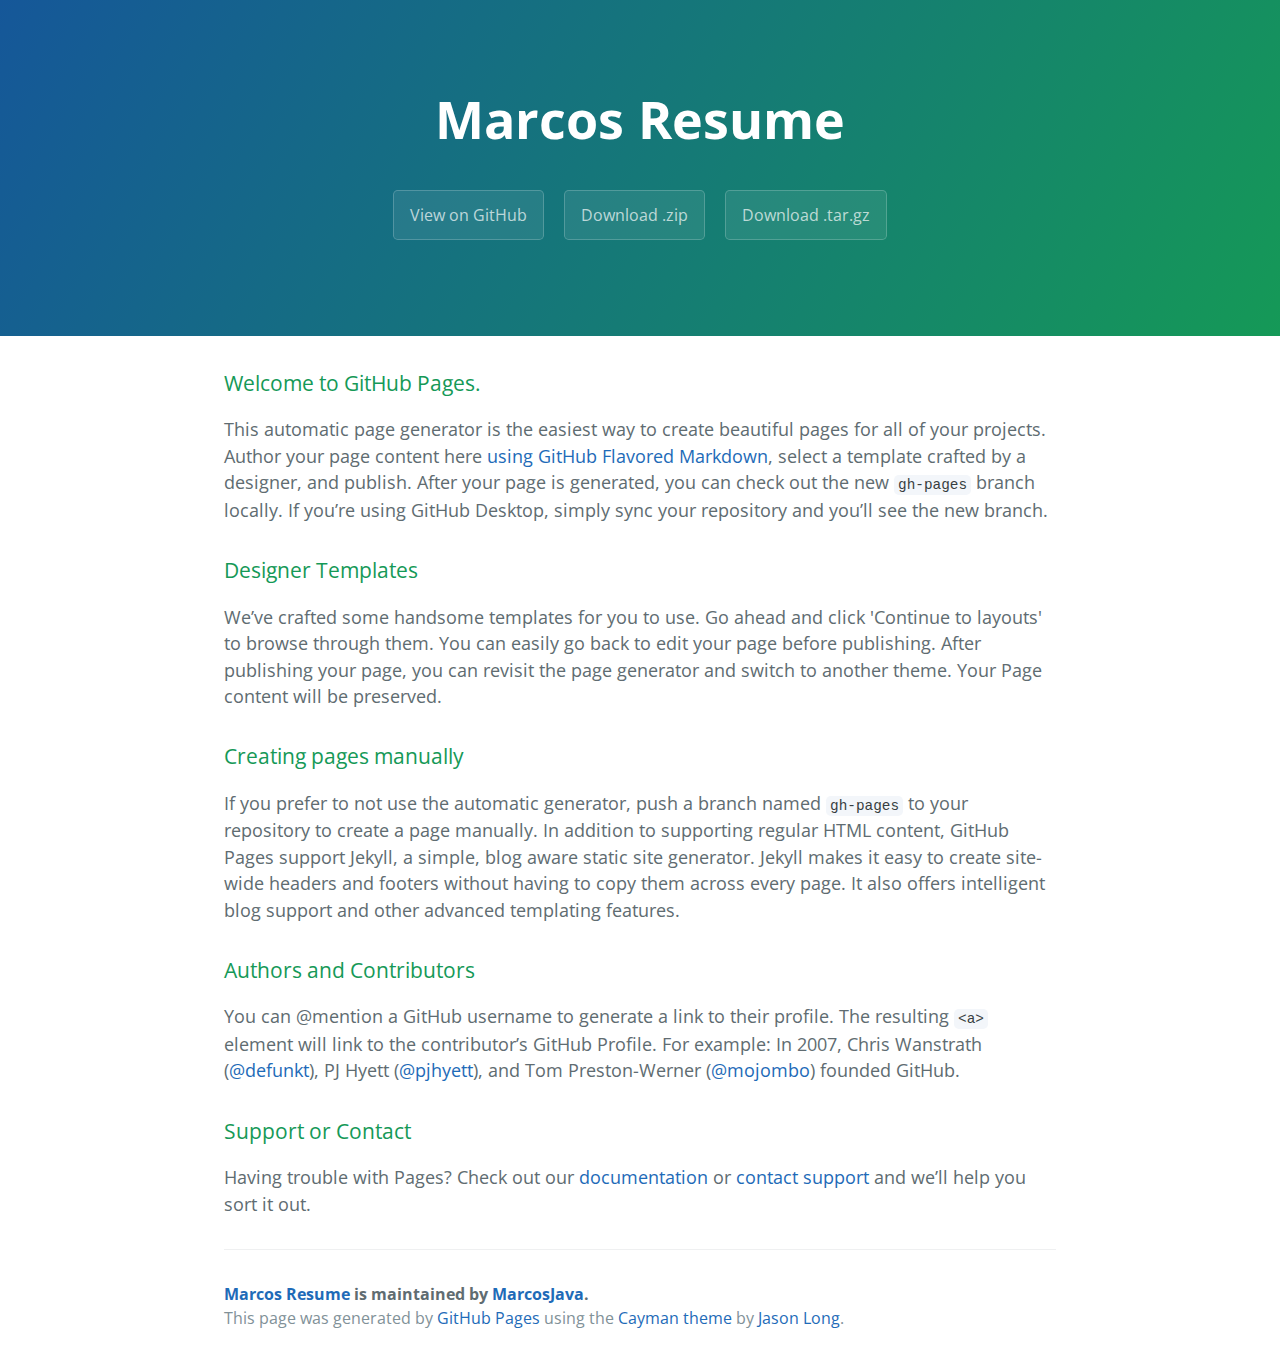
==== index.html @ 80fa6d72 "Create gh-pages branch via GitHub" ====
<!DOCTYPE html>
<html lang="en-us">
  <head>
    <meta charset="UTF-8">
    <title>Marcos Resume by MarcosJava</title>
    <meta name="viewport" content="width=device-width, initial-scale=1">
    <link rel="stylesheet" type="text/css" href="stylesheets/normalize.css" media="screen">
    <link href='https://fonts.googleapis.com/css?family=Open+Sans:400,700' rel='stylesheet' type='text/css'>
    <link rel="stylesheet" type="text/css" href="stylesheets/stylesheet.css" media="screen">
    <link rel="stylesheet" type="text/css" href="stylesheets/github-light.css" media="screen">
  </head>
  <body>
    <section class="page-header">
      <h1 class="project-name">Marcos Resume</h1>
      <h2 class="project-tagline"></h2>
      <a href="https://github.com/MarcosJava/marcosios.github.io" class="btn">View on GitHub</a>
      <a href="https://github.com/MarcosJava/marcosios.github.io/zipball/master" class="btn">Download .zip</a>
      <a href="https://github.com/MarcosJava/marcosios.github.io/tarball/master" class="btn">Download .tar.gz</a>
    </section>

    <section class="main-content">
      <h3>
<a id="welcome-to-github-pages" class="anchor" href="#welcome-to-github-pages" aria-hidden="true"><span aria-hidden="true" class="octicon octicon-link"></span></a>Welcome to GitHub Pages.</h3>

<p>This automatic page generator is the easiest way to create beautiful pages for all of your projects. Author your page content here <a href="https://guides.github.com/features/mastering-markdown/">using GitHub Flavored Markdown</a>, select a template crafted by a designer, and publish. After your page is generated, you can check out the new <code>gh-pages</code> branch locally. If you’re using GitHub Desktop, simply sync your repository and you’ll see the new branch.</p>

<h3>
<a id="designer-templates" class="anchor" href="#designer-templates" aria-hidden="true"><span aria-hidden="true" class="octicon octicon-link"></span></a>Designer Templates</h3>

<p>We’ve crafted some handsome templates for you to use. Go ahead and click 'Continue to layouts' to browse through them. You can easily go back to edit your page before publishing. After publishing your page, you can revisit the page generator and switch to another theme. Your Page content will be preserved.</p>

<h3>
<a id="creating-pages-manually" class="anchor" href="#creating-pages-manually" aria-hidden="true"><span aria-hidden="true" class="octicon octicon-link"></span></a>Creating pages manually</h3>

<p>If you prefer to not use the automatic generator, push a branch named <code>gh-pages</code> to your repository to create a page manually. In addition to supporting regular HTML content, GitHub Pages support Jekyll, a simple, blog aware static site generator. Jekyll makes it easy to create site-wide headers and footers without having to copy them across every page. It also offers intelligent blog support and other advanced templating features.</p>

<h3>
<a id="authors-and-contributors" class="anchor" href="#authors-and-contributors" aria-hidden="true"><span aria-hidden="true" class="octicon octicon-link"></span></a>Authors and Contributors</h3>

<p>You can @mention a GitHub username to generate a link to their profile. The resulting <code>&lt;a&gt;</code> element will link to the contributor’s GitHub Profile. For example: In 2007, Chris Wanstrath (<a href="https://github.com/defunkt" class="user-mention">@defunkt</a>), PJ Hyett (<a href="https://github.com/pjhyett" class="user-mention">@pjhyett</a>), and Tom Preston-Werner (<a href="https://github.com/mojombo" class="user-mention">@mojombo</a>) founded GitHub.</p>

<h3>
<a id="support-or-contact" class="anchor" href="#support-or-contact" aria-hidden="true"><span aria-hidden="true" class="octicon octicon-link"></span></a>Support or Contact</h3>

<p>Having trouble with Pages? Check out our <a href="https://help.github.com/pages">documentation</a> or <a href="https://github.com/contact">contact support</a> and we’ll help you sort it out.</p>

      <footer class="site-footer">
        <span class="site-footer-owner"><a href="https://github.com/MarcosJava/marcosios.github.io">Marcos Resume</a> is maintained by <a href="https://github.com/MarcosJava">MarcosJava</a>.</span>

        <span class="site-footer-credits">This page was generated by <a href="https://pages.github.com">GitHub Pages</a> using the <a href="https://github.com/jasonlong/cayman-theme">Cayman theme</a> by <a href="https://twitter.com/jasonlong">Jason Long</a>.</span>
      </footer>

    </section>

  
  </body>
</html>
---- stylesheets/stylesheet.css ----
* {
  box-sizing: border-box; }

body {
  padding: 0;
  margin: 0;
  font-family: "Open Sans", "Helvetica Neue", Helvetica, Arial, sans-serif;
  font-size: 16px;
  line-height: 1.5;
  color: #606c71; }

a {
  color: #1e6bb8;
  text-decoration: none; }
  a:hover {
    text-decoration: underline; }

.btn {
  display: inline-block;
  margin-bottom: 1rem;
  color: rgba(255, 255, 255, 0.7);
  background-color: rgba(255, 255, 255, 0.08);
  border-color: rgba(255, 255, 255, 0.2);
  border-style: solid;
  border-width: 1px;
  border-radius: 0.3rem;
  transition: color 0.2s, background-color 0.2s, border-color 0.2s; }
  .btn + .btn {
    margin-left: 1rem; }

.btn:hover {
  color: rgba(255, 255, 255, 0.8);
  text-decoration: none;
  background-color: rgba(255, 255, 255, 0.2);
  border-color: rgba(255, 255, 255, 0.3); }

@media screen and (min-width: 64em) {
  .btn {
    padding: 0.75rem 1rem; } }

@media screen and (min-width: 42em) and (max-width: 64em) {
  .btn {
    padding: 0.6rem 0.9rem;
    font-size: 0.9rem; } }

@media screen and (max-width: 42em) {
  .btn {
    display: block;
    width: 100%;
    padding: 0.75rem;
    font-size: 0.9rem; }
    .btn + .btn {
      margin-top: 1rem;
      margin-left: 0; } }

.page-header {
  color: #fff;
  text-align: center;
  background-color: #159957;
  background-image: linear-gradient(120deg, #155799, #159957); }

@media screen and (min-width: 64em) {
  .page-header {
    padding: 5rem 6rem; } }

@media screen and (min-width: 42em) and (max-width: 64em) {
  .page-header {
    padding: 3rem 4rem; } }

@media screen and (max-width: 42em) {
  .page-header {
    padding: 2rem 1rem; } }

.project-name {
  margin-top: 0;
  margin-bottom: 0.1rem; }

@media screen and (min-width: 64em) {
  .project-name {
    font-size: 3.25rem; } }

@media screen and (min-width: 42em) and (max-width: 64em) {
  .project-name {
    font-size: 2.25rem; } }

@media screen and (max-width: 42em) {
  .project-name {
    font-size: 1.75rem; } }

.project-tagline {
  margin-bottom: 2rem;
  font-weight: normal;
  opacity: 0.7; }

@media screen and (min-width: 64em) {
  .project-tagline {
    font-size: 1.25rem; } }

@media screen and (min-width: 42em) and (max-width: 64em) {
  .project-tagline {
    font-size: 1.15rem; } }

@media screen and (max-width: 42em) {
  .project-tagline {
    font-size: 1rem; } }

.main-content :first-child {
  margin-top: 0; }
.main-content img {
  max-width: 100%; }
.main-content h1, .main-content h2, .main-content h3, .main-content h4, .main-content h5, .main-content h6 {
  margin-top: 2rem;
  margin-bottom: 1rem;
  font-weight: normal;
  color: #159957; }
.main-content p {
  margin-bottom: 1em; }
.main-content code {
  padding: 2px 4px;
  font-family: Consolas, "Liberation Mono", Menlo, Courier, monospace;
  font-size: 0.9rem;
  color: #383e41;
  background-color: #f3f6fa;
  border-radius: 0.3rem; }
.main-content pre {
  padding: 0.8rem;
  margin-top: 0;
  margin-bottom: 1rem;
  font: 1rem Consolas, "Liberation Mono", Menlo, Courier, monospace;
  color: #567482;
  word-wrap: normal;
  background-color: #f3f6fa;
  border: solid 1px #dce6f0;
  border-radius: 0.3rem; }
  .main-content pre > code {
    padding: 0;
    margin: 0;
    font-size: 0.9rem;
    color: #567482;
    word-break: normal;
    white-space: pre;
    background: transparent;
    border: 0; }
.main-content .highlight {
  margin-bottom: 1rem; }
  .main-content .highlight pre {
    margin-bottom: 0;
    word-break: normal; }
.main-content .highlight pre, .main-content pre {
  padding: 0.8rem;
  overflow: auto;
  font-size: 0.9rem;
  line-height: 1.45;
  border-radius: 0.3rem; }
.main-content pre code, .main-content pre tt {
  display: inline;
  max-width: initial;
  padding: 0;
  margin: 0;
  overflow: initial;
  line-height: inherit;
  word-wrap: normal;
  background-color: transparent;
  border: 0; }
  .main-content pre code:before, .main-content pre code:after, .main-content pre tt:before, .main-content pre tt:after {
    content: normal; }
.main-content ul, .main-content ol {
  margin-top: 0; }
.main-content blockquote {
  padding: 0 1rem;
  margin-left: 0;
  color: #819198;
  border-left: 0.3rem solid #dce6f0; }
  .main-content blockquote > :first-child {
    margin-top: 0; }
  .main-content blockquote > :last-child {
    margin-bottom: 0; }
.main-content table {
  display: block;
  width: 100%;
  overflow: auto;
  word-break: normal;
  word-break: keep-all; }
  .main-content table th {
    font-weight: bold; }
  .main-content table th, .main-content table td {
    padding: 0.5rem 1rem;
    border: 1px solid #e9ebec; }
.main-content dl {
  padding: 0; }
  .main-content dl dt {
    padding: 0;
    margin-top: 1rem;
    font-size: 1rem;
    font-weight: bold; }
  .main-content dl dd {
    padding: 0;
    margin-bottom: 1rem; }
.main-content hr {
  height: 2px;
  padding: 0;
  margin: 1rem 0;
  background-color: #eff0f1;
  border: 0; }

@media screen and (min-width: 64em) {
  .main-content {
    max-width: 64rem;
    padding: 2rem 6rem;
    margin: 0 auto;
    font-size: 1.1rem; } }

@media screen and (min-width: 42em) and (max-width: 64em) {
  .main-content {
    padding: 2rem 4rem;
    font-size: 1.1rem; } }

@media screen and (max-width: 42em) {
  .main-content {
    padding: 2rem 1rem;
    font-size: 1rem; } }

.site-footer {
  padding-top: 2rem;
  margin-top: 2rem;
  border-top: solid 1px #eff0f1; }

.site-footer-owner {
  display: block;
  font-weight: bold; }

.site-footer-credits {
  color: #819198; }

@media screen and (min-width: 64em) {
  .site-footer {
    font-size: 1rem; } }

@media screen and (min-width: 42em) and (max-width: 64em) {
  .site-footer {
    font-size: 1rem; } }

@media screen and (max-width: 42em) {
  .site-footer {
    font-size: 0.9rem; } }
---- stylesheets/github-light.css ----
/*
The MIT License (MIT)

Copyright (c) 2016 GitHub, Inc.

Permission is hereby granted, free of charge, to any person obtaining a copy
of this software and associated documentation files (the "Software"), to deal
in the Software without restriction, including without limitation the rights
to use, copy, modify, merge, publish, distribute, sublicense, and/or sell
copies of the Software, and to permit persons to whom the Software is
furnished to do so, subject to the following conditions:

The above copyright notice and this permission notice shall be included in all
copies or substantial portions of the Software.

THE SOFTWARE IS PROVIDED "AS IS", WITHOUT WARRANTY OF ANY KIND, EXPRESS OR
IMPLIED, INCLUDING BUT NOT LIMITED TO THE WARRANTIES OF MERCHANTABILITY,
FITNESS FOR A PARTICULAR PURPOSE AND NONINFRINGEMENT. IN NO EVENT SHALL THE
AUTHORS OR COPYRIGHT HOLDERS BE LIABLE FOR ANY CLAIM, DAMAGES OR OTHER
LIABILITY, WHETHER IN AN ACTION OF CONTRACT, TORT OR OTHERWISE, ARISING FROM,
OUT OF OR IN CONNECTION WITH THE SOFTWARE OR THE USE OR OTHER DEALINGS IN THE
SOFTWARE.

*/

.pl-c /* comment */ {
  color: #969896;
}

.pl-c1 /* constant, variable.other.constant, support, meta.property-name, support.constant, support.variable, meta.module-reference, markup.raw, meta.diff.header */,
.pl-s .pl-v /* string variable */ {
  color: #0086b3;
}

.pl-e /* entity */,
.pl-en /* entity.name */ {
  color: #795da3;
}

.pl-smi /* variable.parameter.function, storage.modifier.package, storage.modifier.import, storage.type.java, variable.other */,
.pl-s .pl-s1 /* string source */ {
  color: #333;
}

.pl-ent /* entity.name.tag */ {
  color: #63a35c;
}

.pl-k /* keyword, storage, storage.type */ {
  color: #a71d5d;
}

.pl-s /* string */,
.pl-pds /* punctuation.definition.string, string.regexp.character-class */,
.pl-s .pl-pse .pl-s1 /* string punctuation.section.embedded source */,
.pl-sr /* string.regexp */,
.pl-sr .pl-cce /* string.regexp constant.character.escape */,
.pl-sr .pl-sre /* string.regexp source.ruby.embedded */,
.pl-sr .pl-sra /* string.regexp string.regexp.arbitrary-repitition */ {
  color: #183691;
}

.pl-v /* variable */ {
  color: #ed6a43;
}

.pl-id /* invalid.deprecated */ {
  color: #b52a1d;
}

.pl-ii /* invalid.illegal */ {
  color: #f8f8f8;
  background-color: #b52a1d;
}

.pl-sr .pl-cce /* string.regexp constant.character.escape */ {
  font-weight: bold;
  color: #63a35c;
}

.pl-ml /* markup.list */ {
  color: #693a17;
}

.pl-mh /* markup.heading */,
.pl-mh .pl-en /* markup.heading entity.name */,
.pl-ms /* meta.separator */ {
  font-weight: bold;
  color: #1d3e81;
}

.pl-mq /* markup.quote */ {
  color: #008080;
}

.pl-mi /* markup.italic */ {
  font-style: italic;
  color: #333;
}

.pl-mb /* markup.bold */ {
  font-weight: bold;
  color: #333;
}

.pl-md /* markup.deleted, meta.diff.header.from-file */ {
  color: #bd2c00;
  background-color: #ffecec;
}

.pl-mi1 /* markup.inserted, meta.diff.header.to-file */ {
  color: #55a532;
  background-color: #eaffea;
}

.pl-mdr /* meta.diff.range */ {
  font-weight: bold;
  color: #795da3;
}

.pl-mo /* meta.output */ {
  color: #1d3e81;
}
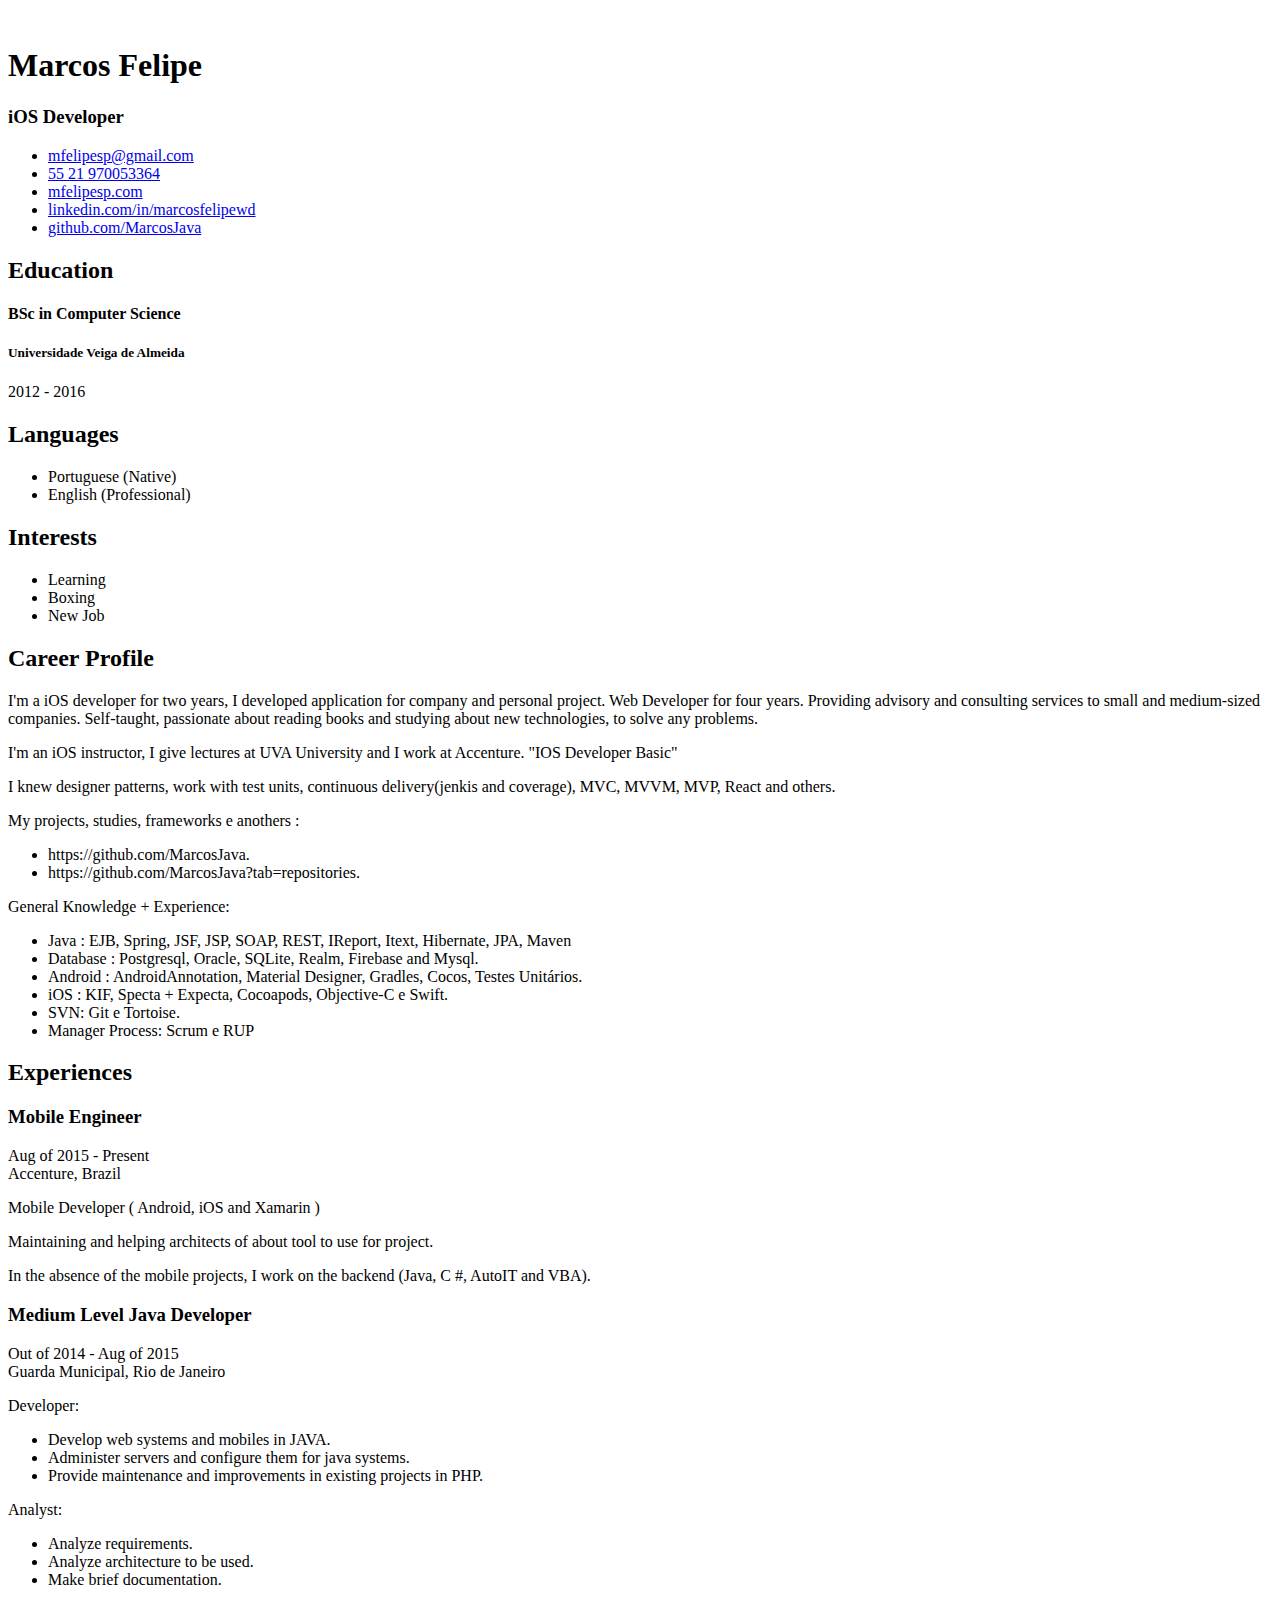
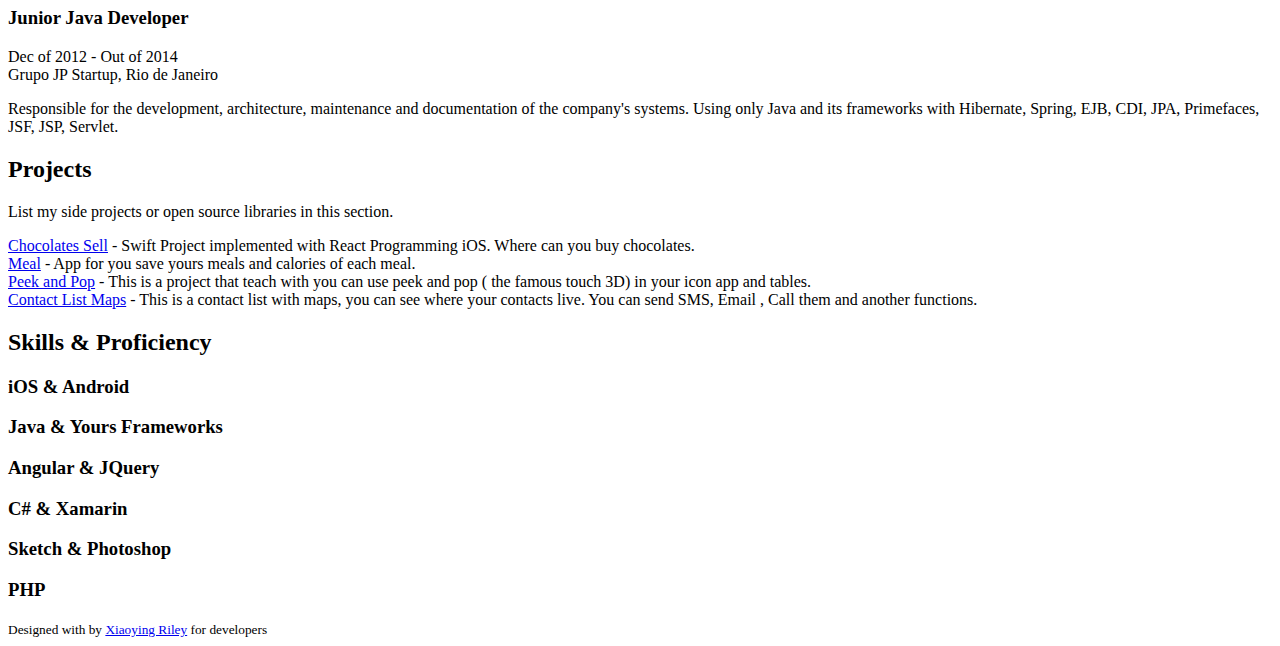
==== commit 374217a0: "contact list" ====
--- a/index.html
+++ b/index.html
@@ -1,57 +1,261 @@
 <!DOCTYPE html>
-<html lang="en-us">
-  <head>
-    <meta charset="UTF-8">
-    <title>Marcos Resume by MarcosJava</title>
-    <meta name="viewport" content="width=device-width, initial-scale=1">
-    <link rel="stylesheet" type="text/css" href="stylesheets/normalize.css" media="screen">
-    <link href='https://fonts.googleapis.com/css?family=Open+Sans:400,700' rel='stylesheet' type='text/css'>
-    <link rel="stylesheet" type="text/css" href="stylesheets/stylesheet.css" media="screen">
-    <link rel="stylesheet" type="text/css" href="stylesheets/github-light.css" media="screen">
-  </head>
-  <body>
-    <section class="page-header">
-      <h1 class="project-name">Marcos Resume</h1>
-      <h2 class="project-tagline"></h2>
-      <a href="https://github.com/MarcosJava/marcosios.github.io" class="btn">View on GitHub</a>
-      <a href="https://github.com/MarcosJava/marcosios.github.io/zipball/master" class="btn">Download .zip</a>
-      <a href="https://github.com/MarcosJava/marcosios.github.io/tarball/master" class="btn">Download .tar.gz</a>
-    </section>
+<!--[if IE 8]> <html lang="en" class="ie8"> <![endif]-->  
+<!--[if IE 9]> <html lang="en" class="ie9"> <![endif]-->  
+<!--[if !IE]><!--> <html lang="en"> <!--<![endif]-->  
+<head>
+    <title>Marcos Felipe's Resume</title>
+    <!-- Meta -->
+    <meta charset="utf-8">
+    <meta http-equiv="X-UA-Compatible" content="IE=edge">
+    <meta name="viewport" content="width=device-width, initial-scale=1.0"> 
+    
+    <link href='https://fonts.googleapis.com/css?family=Roboto:400,500,400italic,300italic,300,500italic,700,700italic,900,900italic' rel='stylesheet' type='text/css'>
+    <!-- Global CSS -->
+    <link rel="stylesheet" href="assets/plugins/bootstrap/css/bootstrap.min.css">   
+    <!-- Plugins CSS -->
+    <link rel="stylesheet" href="assets/plugins/font-awesome/css/font-awesome.css">
+    
+    <!-- Theme CSS -->  
+    <link id="theme-style" rel="stylesheet" href="assets/css/styles.css">
+    <!-- HTML5 shim and Respond.js for IE8 support of HTML5 elements and media queries -->
+    <!--[if lt IE 9]>
+      <script src="https://oss.maxcdn.com/html5shiv/3.7.2/html5shiv.min.js"></script>
+      <script src="https://oss.maxcdn.com/respond/1.4.2/respond.min.js"></script>
+    <![endif]-->
+</head> 
 
-    <section class="main-content">
-      <h3>
-<a id="welcome-to-github-pages" class="anchor" href="#welcome-to-github-pages" aria-hidden="true"><span aria-hidden="true" class="octicon octicon-link"></span></a>Welcome to GitHub Pages.</h3>
+<body>
+    <div class="wrapper">
+        <div class="sidebar-wrapper">
+            <div class="profile-container">
+                <img class="profile" src="assets/images/profile.png" alt="" style="border-radius: 50%;"/>
+                <h1 class="name">Marcos Felipe</h1>
+                <h3 class="tagline">iOS Developer</h3>
+            </div><!--//profile-container-->
+            
+            <div class="contact-container container-block">
+                <ul class="list-unstyled contact-list">
+                    <li class="email"><i class="fa fa-envelope"></i><a href="mailto: mfelipesp@gmail.com">mfelipesp@gmail.com</a></li>
+                    <li class="phone"><i class="fa fa-phone"></i><a href="tel:55 21 970053364">55 21 970053364</a></li>
+                    <li class="website"><i class="fa fa-globe"></i><a href="https://marcosjava.github.io/marcosios.github.io/" target="_blank">mfelipesp.com</a></li>
+                    <li class="linkedin"><i class="fa fa-linkedin"></i><a href="https://www.linkedin.com/in/marcosfelipewd/" target="_blank">linkedin.com/in/marcosfelipewd</a></li>
+                    <li class="github"><i class="fa fa-github"></i><a href="https://github.com/MarcosJava?tab=repositories" target="_blank">github.com/MarcosJava</a></li>
+                    <!-- li class="twitter"><i class="fa fa-twitter"></i><a href="https://twitter.com/3rdwave_themes" target="_blank">@twittername</a></li -->
+                </ul>
+            </div><!--//contact-container-->
+            <div class="education-container container-block">
+                <h2 class="container-block-title">Education</h2>
+                <div class="item">
+                    <h4 class="degree">BSc in Computer Science</h4>
+                    <h5 class="meta">Universidade Veiga de Almeida</h5>
+                    <div class="time">2012 - 2016</div>
+                </div><!--//item-->
+            </div><!--//education-container-->
+            
+            <div class="languages-container container-block">
+                <h2 class="container-block-title">Languages</h2>
+                <ul class="list-unstyled interests-list">
+                    <li>Portuguese <span class="lang-desc">(Native)</span></li>
+                    <li>English <span class="lang-desc">(Professional)</span></li>
+                    
+                </ul>
+            </div><!--//interests-->
+            
+            <div class="interests-container container-block">
+                <h2 class="container-block-title">Interests</h2>
+                <ul class="list-unstyled interests-list">
+                    <li>Learning</li>
+                    <li>Boxing</li>
+                    <li>New Job</li>
+                </ul>
+            </div><!--//interests-->
+            
+        </div><!--//sidebar-wrapper-->
+        
+        <div class="main-wrapper">
+            
+            <section class="section summary-section">
+                <h2 class="section-title"><i class="fa fa-user"></i>Career Profile</h2>
+                <div class="summary">
+                    <p> I'm a iOS developer for two years, I developed application for company and personal project.
+					Web Developer for four years. Providing advisory and consulting services to small and medium-sized companies. 
+					Self-taught, passionate about reading books and studying about new technologies, to solve any problems.<p>
+					<p>I'm an iOS instructor, I give lectures at UVA University and I work at Accenture. "IOS Developer Basic"</p> 
+					<p>I knew designer patterns, work with test units, continuous delivery(jenkis and coverage), MVC, MVVM, MVP, React and others.</p>
+					<p>My projects, studies, frameworks e anothers : <p>					
+                    <ul>
+                      <li>https://github.com/MarcosJava.</li>
+                      <li>https://github.com/MarcosJava?tab=repositories.</li>                      
+                    </ul>
+					<p>General Knowledge + Experience:<p>					
+                    <ul>
+                      <li>Java : EJB, Spring, JSF, JSP, SOAP, REST, IReport, Itext, Hibernate, JPA, Maven</li>
+                      <li>Database : Postgresql, Oracle, SQLite, Realm, Firebase and Mysql.</li>
+					  <li>Android : AndroidAnnotation, Material Designer, Gradles, Cocos, Testes Unitários.</li>
+					  <li>iOS : KIF, Specta + Expecta, Cocoapods, Objective-C e Swift.</li>
+					  <li>SVN: Git e Tortoise.</li>
+					  <li>Manager Process: Scrum e RUP</li>
+                    </ul>
+				</p>
+                </div><!--//summary-->
+            </section><!--//section-->
+            
+            <section class="section experiences-section">
+                <h2 class="section-title"><i class="fa fa-briefcase"></i>Experiences</h2>
+                
+                <div class="item">
+                    <div class="meta">
+                        <div class="upper-row">
+                            <h3 class="job-title">Mobile Engineer</h3>
+                            <div class="time">Aug of 2015 - Present</div>
+                        </div><!--//upper-row-->
+                        <div class="company">Accenture, Brazil</div>
+                    </div><!--//meta-->
+                    <div class="details">
+                        <p>Mobile Developer ( Android, iOS and Xamarin )</p>  
+                        <p>Maintaining and helping architects of about tool to use for project. </p>
+                        <p>In the absence of the mobile projects, I work on the backend (Java, C #, AutoIT and VBA). </p>
+                    </div><!--//details-->
+                </div><!--//item-->
+                
+                <div class="item">
+                    <div class="meta">
+                        <div class="upper-row">
+                            <h3 class="job-title">Medium Level Java Developer</h3>
+                            <div class="time">Out of 2014 - Aug of 2015</div>
+                        </div><!--//upper-row-->
+                        <div class="company">Guarda Municipal, Rio de Janeiro</div>
+                    </div><!--//meta-->
+                    <div class="details">
+                    <p>Developer: </p>
+                    <ul>
+                      <li>Develop web systems and mobiles in JAVA.</li>
+                      <li>Administer servers and configure them for java systems.</li>
+                      <li>Provide maintenance and improvements in existing projects in PHP.</li>
+                    </ul>
+                    <p>Analyst: </p>
+                    <ul>
+                      <li>Analyze requirements.</li>
+                      <li>Analyze architecture to be used.</li>
+                      <li>Make brief documentation.</li>
+                    </ul>
+                        
+                    </div><!--//details-->
+                </div><!--//item-->
+                
+                <div class="item">
+                    <div class="meta">
+                        <div class="upper-row">
+                            <h3 class="job-title">Junior Java Developer</h3>
+                            <div class="time">Dec of 2012 - Out of 2014</div>
+                        </div><!--//upper-row-->
+                        <div class="company">Grupo JP Startup, Rio de Janeiro</div>
+                    </div><!--//meta-->
+                    <div class="details">
+                        <p>Responsible for the development, architecture, maintenance and documentation of the company's systems. Using only Java and its frameworks with Hibernate, Spring, EJB, CDI, JPA, Primefaces, JSF, JSP, Servlet.</p>  
+                    </div><!--//details-->
+                </div><!--//item-->
+                
+            </section><!--//section-->
+            
+            <section class="section projects-section">
+                <h2 class="section-title"><i class="fa fa-archive"></i>Projects</h2>
+                <div class="intro">
+                    <p>List my side projects or open source libraries in this section.</p>
+                </div><!--//intro-->               
+                
+				<div class="item">
+                    <span class="project-title">
+					<a href="https://github.com/MarcosJava/Swift_RxSwift-RxCocoa" target="_blank">Chocolates Sell</a>
+					</span> - 
+                    <span class="project-tagline">Swift Project implemented with React Programming iOS. Where can you buy chocolates. </span>
+                </div><!--//item-->
+				
+                <div class="item">
+                    <span class="project-title"><a href="https://github.com/MarcosJava/iOS_Refeicao.git" target="_blank">Meal</a></span> - <span class="project-tagline">App for you save yours meals and calories of each meal.</span>
+                </div><!--//item-->
+				
+                <div class="item">
+                    <span class="project-title"><a href="https://github.com/MarcosJava/iOS_Touch3D_TableView.git" target="_blank">Peek and Pop</a></span> - <span class="project-tagline">This is a project that teach with you can use peek and pop ( the famous touch 3D) in your icon app and tables. </span>
+                </div><!--//item-->
+				
+				
+                <div class="item">
+                    <span class="project-title"><a href="https://github.com/MarcosJava/ListaDeContatoCaelum.git" target="_blank">Contact List Maps</a></span> - <span class="project-tagline">This is a contact list with maps, you can see where your contacts live. You can send SMS, Email , Call them and another functions.</span>
+                </div><!--//item-->
+				
+				
+            </section><!--//section-->
+            
+            <section class="skills-section section">
+                <h2 class="section-title"><i class="fa fa-rocket"></i>Skills &amp; Proficiency</h2>
+                <div class="skillset">        
+                    <div class="item">
+                        <h3 class="level-title">iOS &amp; Android</h3>
+                        <div class="level-bar">
+                            <div class="level-bar-inner" data-level="98%">
+                            </div>                                      
+                        </div><!--//level-bar-->                                 
+                    </div><!--//item-->
+                    
+                    <div class="item">
+                        <h3 class="level-title">Java &amp; Yours Frameworks</h3>
+                        <div class="level-bar">
+                            <div class="level-bar-inner" data-level="98%">
+                            </div>                                      
+                        </div><!--//level-bar-->                                 
+                    </div><!--//item-->
+                    
+                    <div class="item">
+                        <h3 class="level-title">Angular &amp; JQuery</h3>
+                        <div class="level-bar">
+                            <div class="level-bar-inner" data-level="80%">
+                            </div>                                      
+                        </div><!--//level-bar-->                                 
+                    </div><!--//item-->
+                    
+                    <div class="item">
+                        <h3 class="level-title">C# &amp; Xamarin</h3>
+                        <div class="level-bar">
+                            <div class="level-bar-inner" data-level="75%">
+                            </div>                                      
+                        </div><!--//level-bar-->                                 
+                    </div><!--//item-->
+                                                            
+                    <div class="item">
+                        <h3 class="level-title">Sketch &amp; Photoshop</h3>
+                        <div class="level-bar">
+                            <div class="level-bar-inner" data-level="50%">
+                            </div>                                      
+                        </div><!--//level-bar-->                                 
+                    </div><!--//item-->
 
-<p>This automatic page generator is the easiest way to create beautiful pages for all of your projects. Author your page content here <a href="https://guides.github.com/features/mastering-markdown/">using GitHub Flavored Markdown</a>, select a template crafted by a designer, and publish. After your page is generated, you can check out the new <code>gh-pages</code> branch locally. If you’re using GitHub Desktop, simply sync your repository and you’ll see the new branch.</p>
+                    <div class="item">
+                        <h3 class="level-title">PHP</h3>
+                        <div class="level-bar">
+                            <div class="level-bar-inner" data-level="20%">
+                            </div>                                      
+                        </div><!--//level-bar-->                                 
+                    </div><!--//item-->
+                    
+                </div>  
+            </section><!--//skills-section-->
+            
+        </div><!--//main-body-->
+    </div>
+ 
+    <footer class="footer">
+        <div class="text-center">
+                <!--/* This template is released under the Creative Commons Attribution 3.0 License. Please keep the attribution link below when using for your own project. Thank you for your support. :) If you'd like to use the template without the attribution, you can check out other license options via our website: themes.3rdwavemedia.com */-->
+                <small class="copyright">Designed with <i class="fa fa-heart"></i> by <a href="http://themes.3rdwavemedia.com" target="_blank">Xiaoying Riley</a> for developers</small>
+        </div><!--//container-->
+    </footer><!--//footer-->
+ 
+    <!-- Javascript -->          
+    <script type="text/javascript" src="assets/plugins/jquery-1.11.3.min.js"></script>
+    <script type="text/javascript" src="assets/plugins/bootstrap/js/bootstrap.min.js"></script>    
+    <!-- custom js -->
+    <script type="text/javascript" src="assets/js/main.js"></script>            
+</body>
+</html> 
 
-<h3>
-<a id="designer-templates" class="anchor" href="#designer-templates" aria-hidden="true"><span aria-hidden="true" class="octicon octicon-link"></span></a>Designer Templates</h3>
-
-<p>We’ve crafted some handsome templates for you to use. Go ahead and click 'Continue to layouts' to browse through them. You can easily go back to edit your page before publishing. After publishing your page, you can revisit the page generator and switch to another theme. Your Page content will be preserved.</p>
-
-<h3>
-<a id="creating-pages-manually" class="anchor" href="#creating-pages-manually" aria-hidden="true"><span aria-hidden="true" class="octicon octicon-link"></span></a>Creating pages manually</h3>
-
-<p>If you prefer to not use the automatic generator, push a branch named <code>gh-pages</code> to your repository to create a page manually. In addition to supporting regular HTML content, GitHub Pages support Jekyll, a simple, blog aware static site generator. Jekyll makes it easy to create site-wide headers and footers without having to copy them across every page. It also offers intelligent blog support and other advanced templating features.</p>
-
-<h3>
-<a id="authors-and-contributors" class="anchor" href="#authors-and-contributors" aria-hidden="true"><span aria-hidden="true" class="octicon octicon-link"></span></a>Authors and Contributors</h3>
-
-<p>You can @mention a GitHub username to generate a link to their profile. The resulting <code>&lt;a&gt;</code> element will link to the contributor’s GitHub Profile. For example: In 2007, Chris Wanstrath (<a href="https://github.com/defunkt" class="user-mention">@defunkt</a>), PJ Hyett (<a href="https://github.com/pjhyett" class="user-mention">@pjhyett</a>), and Tom Preston-Werner (<a href="https://github.com/mojombo" class="user-mention">@mojombo</a>) founded GitHub.</p>
-
-<h3>
-<a id="support-or-contact" class="anchor" href="#support-or-contact" aria-hidden="true"><span aria-hidden="true" class="octicon octicon-link"></span></a>Support or Contact</h3>
-
-<p>Having trouble with Pages? Check out our <a href="https://help.github.com/pages">documentation</a> or <a href="https://github.com/contact">contact support</a> and we’ll help you sort it out.</p>
-
-      <footer class="site-footer">
-        <span class="site-footer-owner"><a href="https://github.com/MarcosJava/marcosios.github.io">Marcos Resume</a> is maintained by <a href="https://github.com/MarcosJava">MarcosJava</a>.</span>
-
-        <span class="site-footer-credits">This page was generated by <a href="https://pages.github.com">GitHub Pages</a> using the <a href="https://github.com/jasonlong/cayman-theme">Cayman theme</a> by <a href="https://twitter.com/jasonlong">Jason Long</a>.</span>
-      </footer>
-
-    </section>
-
-  
-  </body>
-</html>
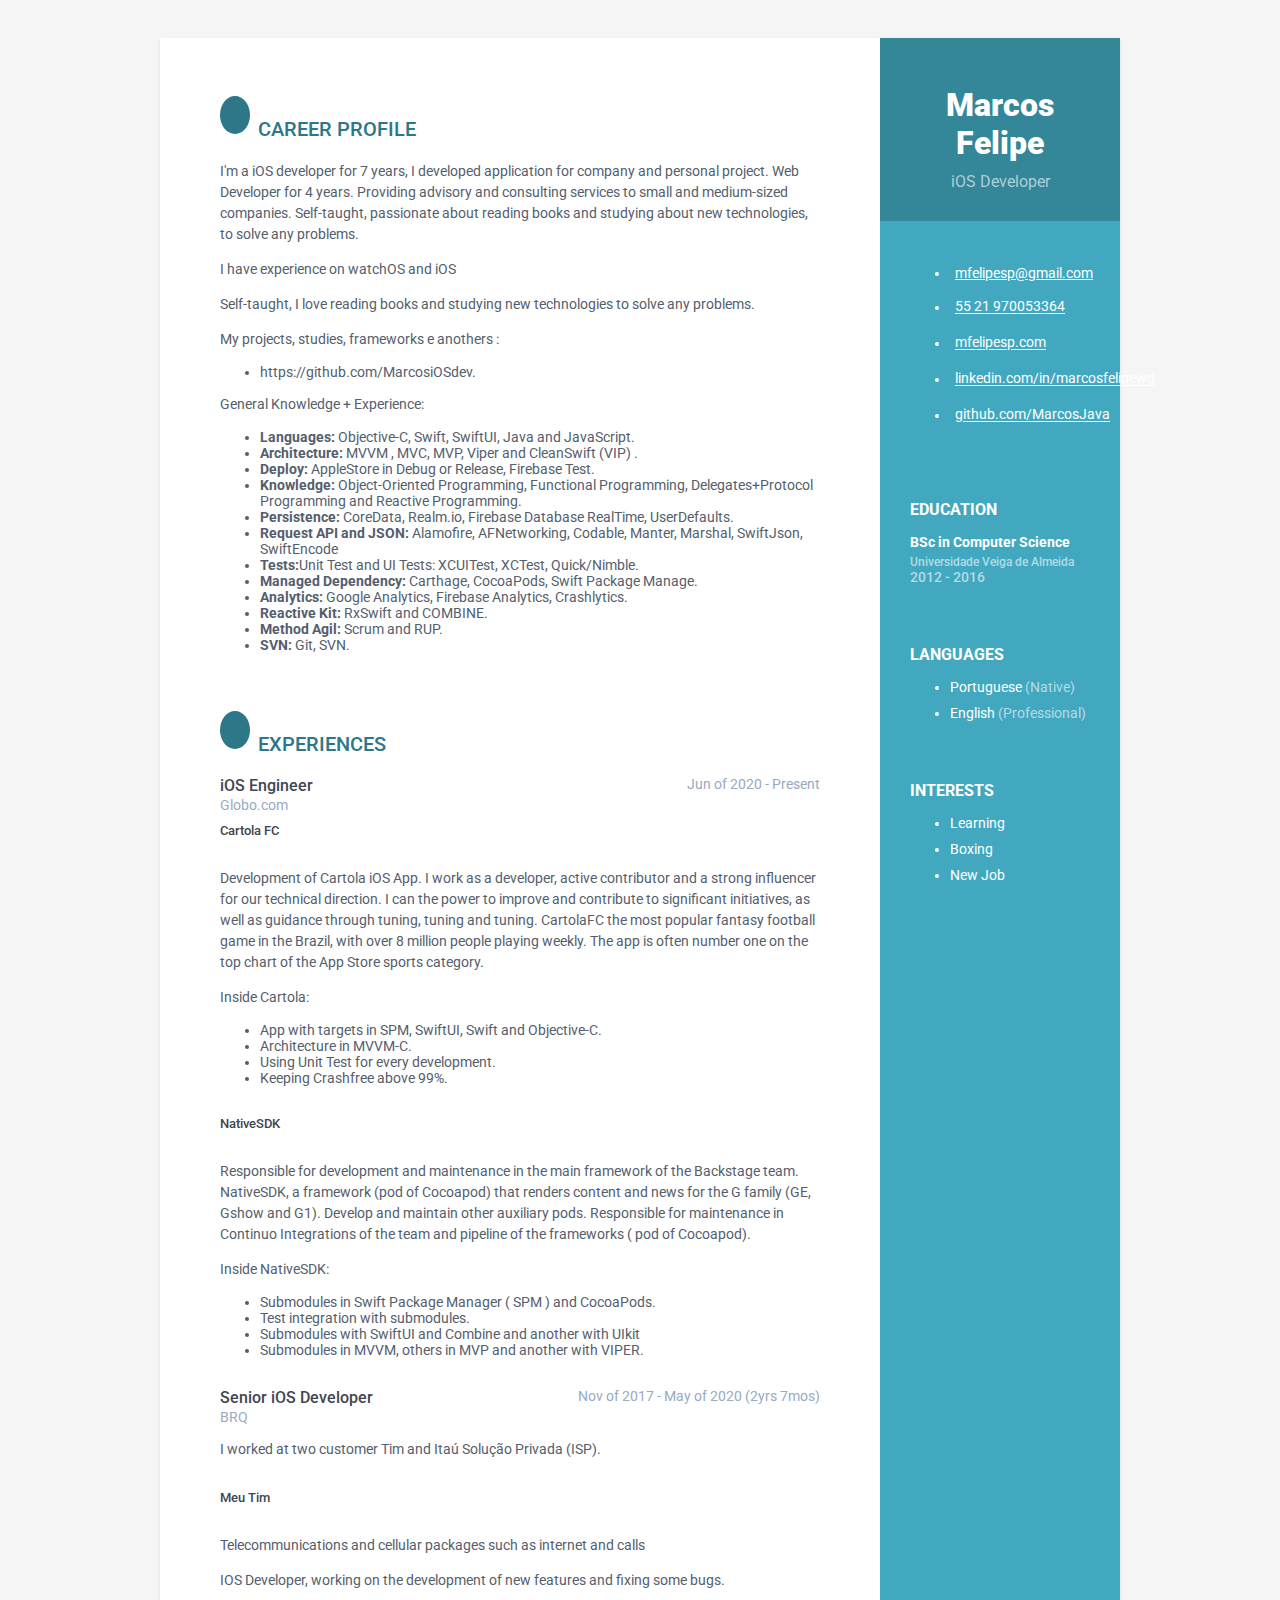
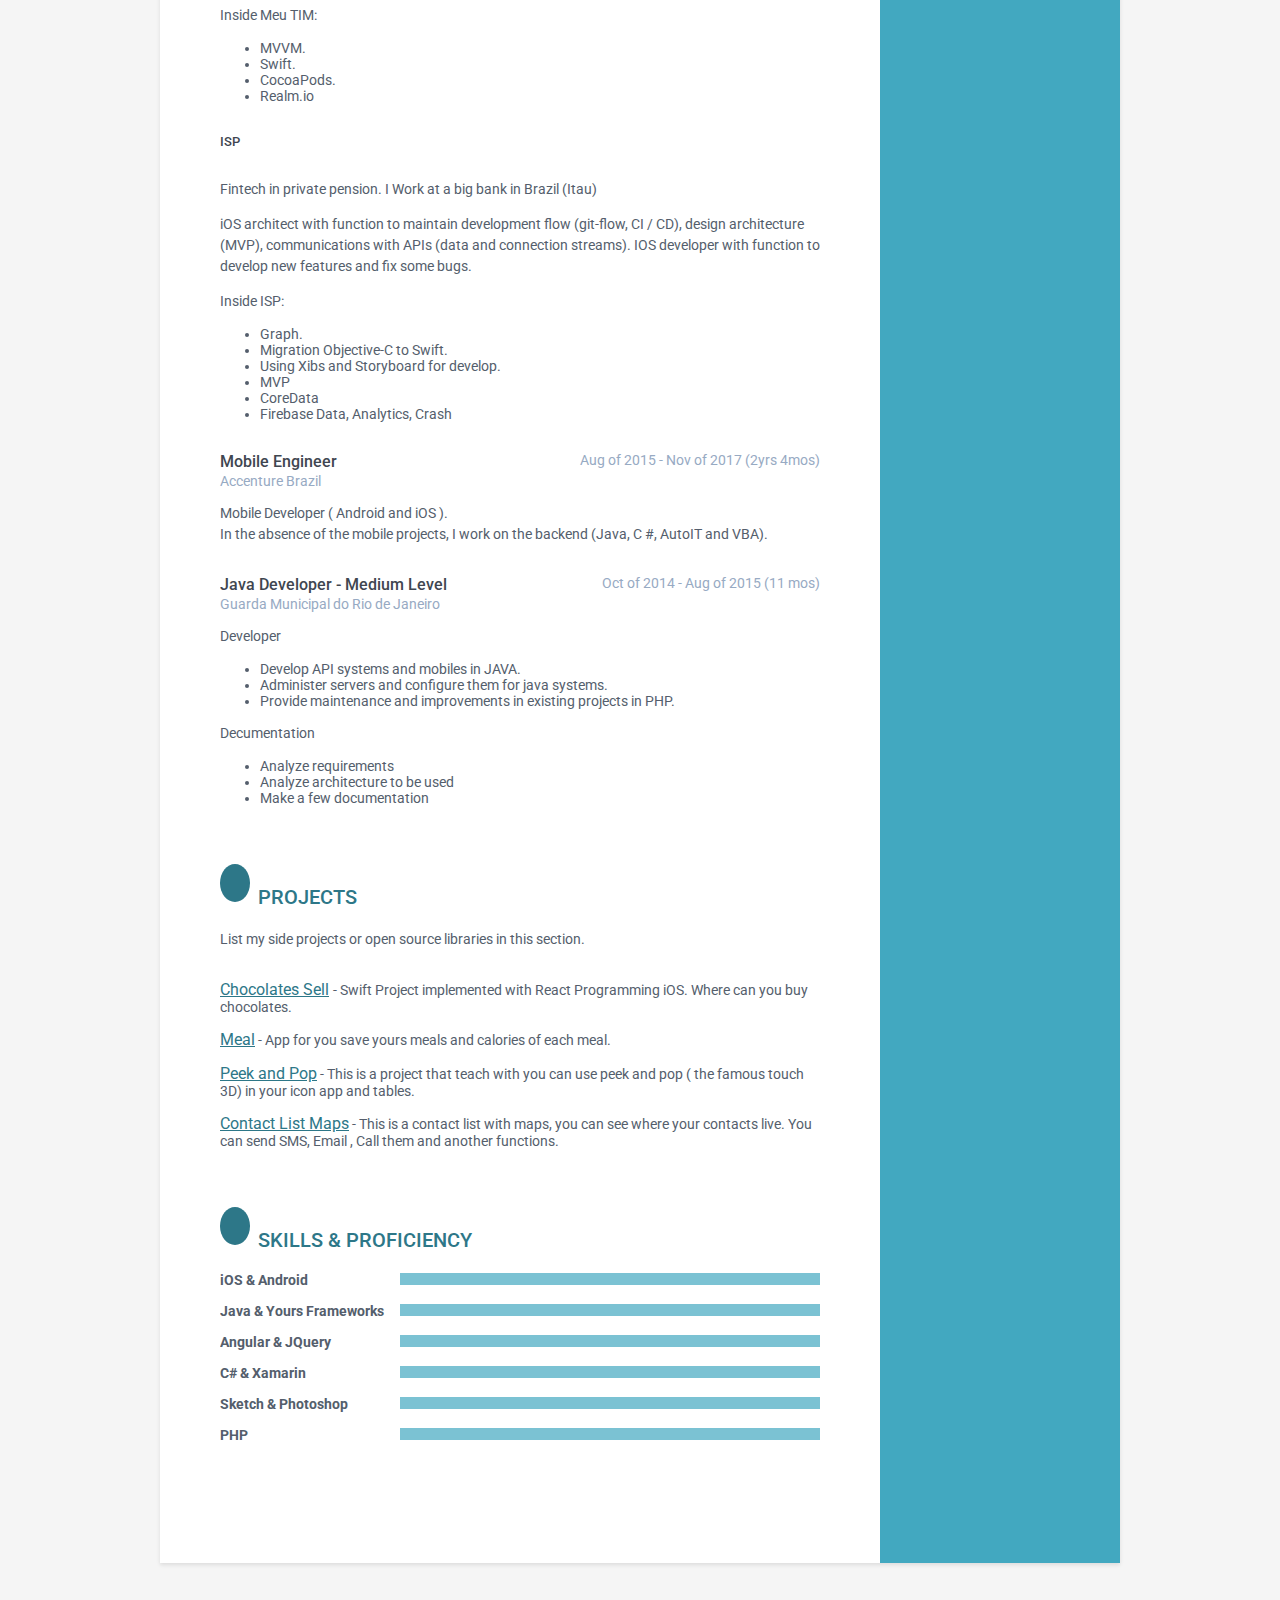
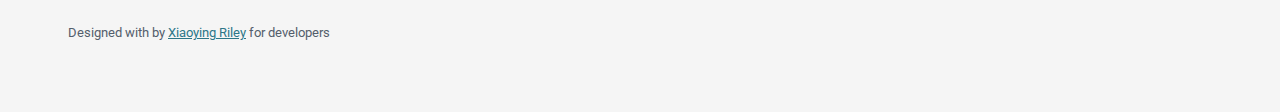
==== commit 6ed98a1a: "Updating my CV online" ====
--- a/index.html
+++ b/index.html
@@ -77,24 +77,29 @@
             <section class="section summary-section">
                 <h2 class="section-title"><i class="fa fa-user"></i>Career Profile</h2>
                 <div class="summary">
-                    <p> I'm a iOS developer for two years, I developed application for company and personal project.
-					Web Developer for four years. Providing advisory and consulting services to small and medium-sized companies. 
+                    <p> I'm a iOS developer for 7 years, I developed application for company and personal project.
+					Web Developer for 4 years. Providing advisory and consulting services to small and medium-sized companies. 
 					Self-taught, passionate about reading books and studying about new technologies, to solve any problems.<p>
-					<p>I'm an iOS instructor, I give lectures at UVA University and I work at Accenture. "IOS Developer Basic"</p> 
-					<p>I knew designer patterns, work with test units, continuous delivery(jenkis and coverage), MVC, MVVM, MVP, React and others.</p>
+                    <p>I have experience on watchOS and iOS</p>
+					<p>Self-taught, I love reading books and studying new technologies to solve any problems.</p>
 					<p>My projects, studies, frameworks e anothers : <p>					
                     <ul>
-                      <li>https://github.com/MarcosJava.</li>
-                      <li>https://github.com/MarcosJava?tab=repositories.</li>                      
+                      <li>https://github.com/MarcosiOSdev.</li>
                     </ul>
 					<p>General Knowledge + Experience:<p>					
                     <ul>
-                      <li>Java : EJB, Spring, JSF, JSP, SOAP, REST, IReport, Itext, Hibernate, JPA, Maven</li>
-                      <li>Database : Postgresql, Oracle, SQLite, Realm, Firebase and Mysql.</li>
-					  <li>Android : AndroidAnnotation, Material Designer, Gradles, Cocos, Testes Unitários.</li>
-					  <li>iOS : KIF, Specta + Expecta, Cocoapods, Objective-C e Swift.</li>
-					  <li>SVN: Git e Tortoise.</li>
-					  <li>Manager Process: Scrum e RUP</li>
+                      <li><b>Languages:</b> Objective-C, Swift, SwiftUI, Java and JavaScript.</li>
+                      <li><b>Architecture:</b> MVVM , MVC, MVP, Viper and CleanSwift (VIP) .</li>
+					  <li><b>Deploy:</b> AppleStore in Debug or Release, Firebase Test.</li>
+					  <li><b>Knowledge:</b> Object-Oriented Programming, Functional Programming, Delegates+Protocol Programming and Reactive Programming.</li>
+					  <li><b>Persistence:</b> CoreData, Realm.io, Firebase Database RealTime, UserDefaults.</li>
+					  <li><b>Request API and JSON:</b> Alamofire, AFNetworking, Codable, Manter, Marshal, SwiftJson, SwiftEncode</li>
+                      <li><b>Tests:</b>Unit Test and UI Tests: XCUITest, XCTest, Quick/Nimble.</li>
+                      <li><b>Managed Dependency:</b> Carthage, CocoaPods, Swift Package Manage.</li>
+                      <li><b>Analytics:</b> Google Analytics, Firebase Analytics, Crashlytics.</li>
+                      <li><b>Reactive Kit:</b> RxSwift and COMBINE.</li>
+                      <li><b>Method Agil:</b> Scrum and RUP.</li>
+                      <li><b>SVN:</b> Git, SVN.</li>
                     </ul>
 				</p>
                 </div><!--//summary-->
@@ -103,59 +108,147 @@
             <section class="section experiences-section">
                 <h2 class="section-title"><i class="fa fa-briefcase"></i>Experiences</h2>
                 
+                <!-- Globo -->
+                <div class="item">
+                    <div class="meta">
+                        <div class="upper-row">
+                            <h3 class="job-title">iOS Engineer</h3>
+                            <div class="time">Jun of 2020 - Present</div>
+                        </div><!--//upper-row-->
+                        <div class="company">Globo.com</div>
+                    </div><!--//meta-->
+                    <div class="details">
+
+                        <h3 class="job-level">Cartola FC</h3>
+                        <br />
+                        <p>Development of Cartola iOS App.
+                        I work as a developer, active contributor and a strong influencer for our technical direction.
+                        I can the power to improve and contribute to significant initiatives, as well as guidance through tuning, tuning and tuning.
+                        CartolaFC the most popular fantasy football game in the Brazil, with over 8 million people playing weekly.
+                        The app is often number one on the top chart of the App Store sports category. </p>
+
+                        <p>Inside Cartola:</p> 
+                        <ul>
+                            <li>App with targets in SPM, SwiftUI, Swift and Objective-C.</li>
+                            <li>Architecture in MVVM-C.</li>
+                            <li>Using Unit Test for every development.</li>
+                            <li>Keeping Crashfree above 99%.</li>
+                        </ul>
+                        <br />
+                        
+                        <h3 class="job-level">NativeSDK</h3>
+                        <br />
+                        <p>Responsible for development and maintenance in the main framework of the Backstage team.
+                        NativeSDK, a framework (pod of Cocoapod) that renders content and news for the G family (GE, Gshow and G1).
+                        Develop and maintain other auxiliary pods.
+                        Responsible for maintenance in Continuo Integrations of the team and pipeline of the frameworks ( pod of Cocoapod).</p>
+
+                        <p>Inside NativeSDK:</p> 
+                        <ul>
+                            <li>Submodules in Swift Package Manager ( SPM ) and CocoaPods.</li>
+                            <li>Test integration with submodules.</li>
+                            <li>Submodules with SwiftUI and Combine and another with UIkit </li>
+                            <li>Submodules in MVVM, others in MVP and another with VIPER.</li>
+                        </ul>
+                    </div><!--//details-->
+                </div><!--//item-->
+                
+                
+                
+                <!-- BRQ -->
+                <div class="item">
+                    <div class="meta">
+                        <div class="upper-row">
+                            <h3 class="job-title">Senior iOS Developer</h3>
+                            <div class="time">Nov of 2017 - May of 2020 (2yrs 7mos)</div>
+                        </div><!--//upper-row-->
+                        <div class="company">BRQ</div>
+                    </div><!--//meta-->
+                    <div class="details">
+                        <p>I worked at two customer Tim and Itaú Solução Privada (ISP). </p>  
+
+                        <br />
+                        <h3 class="job-level">Meu Tim</h3>
+                        <br />
+                        <p>Telecommunications and cellular packages such as internet and calls</p>
+                        <p>IOS Developer, working on the development of new features and fixing some bugs.</p>
+                        <p>Inside Meu TIM:</p> 
+                        <ul>
+                            <li>MVVM.</li>
+                            <li>Swift.</li>
+                            <li>CocoaPods.</li>
+                            <li>Realm.io</li>
+                        </ul>
+
+                        <br />
+                        <h3 class="job-level">ISP</h3>
+                        <br />
+                        <p>Fintech in private pension. 
+                            I Work at a big bank in Brazil (Itau)
+                        </p>
+                        <p>iOS architect with function to maintain development flow (git-flow, CI / CD), 
+                            design architecture (MVP), 
+                            communications with APIs (data and connection streams).
+                            IOS developer with function to develop new features and fix some bugs.</p>
+                        <p>Inside ISP:</p> 
+                        <ul>
+                            <li>Graph.</li>
+                            <li>Migration Objective-C to Swift.</li>
+                            <li>Using Xibs and Storyboard for develop.</li>
+                            <li>MVP</li>
+                            <li>CoreData</li>
+                            <li>Firebase Data, Analytics, Crash</li>
+                        </ul>
+                    </div><!--//details-->
+                </div><!--//item-->
+
+
+                
+                <!-- Accenture -->
                 <div class="item">
                     <div class="meta">
                         <div class="upper-row">
                             <h3 class="job-title">Mobile Engineer</h3>
-                            <div class="time">Aug of 2015 - Present</div>
+                            <div class="time">Aug of 2015 - Nov of 2017 (2yrs 4mos)</div>
                         </div><!--//upper-row-->
-                        <div class="company">Accenture, Brazil</div>
+                        <div class="company">Accenture Brazil</div>
                     </div><!--//meta-->
                     <div class="details">
-                        <p>Mobile Developer ( Android, iOS and Xamarin )</p>  
-                        <p>Maintaining and helping architects of about tool to use for project. </p>
-                        <p>In the absence of the mobile projects, I work on the backend (Java, C #, AutoIT and VBA). </p>
+                    <p>
+                        Mobile Developer ( Android and iOS ).<br>
+                        In the absence of the mobile projects, I work on the backend (Java, C #, AutoIT and VBA).
+                    </p>
+                       
                     </div><!--//details-->
                 </div><!--//item-->
-                
+
+
+                <!-- Guarda Municipal -->
                 <div class="item">
                     <div class="meta">
                         <div class="upper-row">
-                            <h3 class="job-title">Medium Level Java Developer</h3>
-                            <div class="time">Out of 2014 - Aug of 2015</div>
+                            <h3 class="job-title">Java Developer - Medium Level</h3>
+                            <div class="time">Oct of 2014 - Aug of 2015 (11 mos)</div>
                         </div><!--//upper-row-->
-                        <div class="company">Guarda Municipal, Rio de Janeiro</div>
+                        <div class="company">Guarda Municipal do Rio de Janeiro</div>
                     </div><!--//meta-->
                     <div class="details">
-                    <p>Developer: </p>
+                    <p>Developer</p>
                     <ul>
-                      <li>Develop web systems and mobiles in JAVA.</li>
-                      <li>Administer servers and configure them for java systems.</li>
-                      <li>Provide maintenance and improvements in existing projects in PHP.</li>
+                        <li>Develop API systems and mobiles in JAVA.</li>
+                        <li>Administer servers and configure them for java systems.</li>
+                        <li>Provide maintenance and improvements in existing projects in PHP.</li>
                     </ul>
-                    <p>Analyst: </p>
+                    <p>Decumentation</p>
                     <ul>
-                      <li>Analyze requirements.</li>
-                      <li>Analyze architecture to be used.</li>
-                      <li>Make brief documentation.</li>
+                        <li>Analyze requirements</li>
+                        <li>Analyze architecture to be used</li>
+                        <li>Make a few documentation</li>
                     </ul>
-                        
+                       
                     </div><!--//details-->
                 </div><!--//item-->
-                
-                <div class="item">
-                    <div class="meta">
-                        <div class="upper-row">
-                            <h3 class="job-title">Junior Java Developer</h3>
-                            <div class="time">Dec of 2012 - Out of 2014</div>
-                        </div><!--//upper-row-->
-                        <div class="company">Grupo JP Startup, Rio de Janeiro</div>
-                    </div><!--//meta-->
-                    <div class="details">
-                        <p>Responsible for the development, architecture, maintenance and documentation of the company's systems. Using only Java and its frameworks with Hibernate, Spring, EJB, CDI, JPA, Primefaces, JSF, JSP, Servlet.</p>  
-                    </div><!--//details-->
-                </div><!--//item-->
-                
+
             </section><!--//section-->
             
             <section class="section projects-section">
--- a/assets/css/styles.css
+++ b/assets/css/styles.css
@@ -0,0 +1,305 @@
+/*   
+ * Template Name: Orbit - Responsive Resume/CV Template for Developers
+ * Version: 1.0
+ * Author: Xiaoying Riley
+ * Twitter: @3rdwave_themes
+ * License: Creative Commons Attribution 3.0 License
+ * Website: http://themes.3rdwavemedia.com/
+*/
+/* styles.css */
+/* ======= Base ======= */
+body {
+  font-family: 'Roboto', sans-serif;
+  color: #545E6C;
+  background: #f5f5f5;
+  font-size: 14px;
+  padding: 30px;
+  -webkit-font-smoothing: antialiased;
+  -moz-osx-font-smoothing: grayscale;
+}
+h1,
+h2,
+h3,
+h4,
+h5,
+h6 {
+  font-weight: 700;
+}
+a {
+  color: #2d7788;
+  -webkit-transition: all 0.4s ease-in-out;
+  -moz-transition: all 0.4s ease-in-out;
+  -ms-transition: all 0.4s ease-in-out;
+  -o-transition: all 0.4s ease-in-out;
+}
+a:hover {
+  text-decoration: underline;
+  color: #1a454f;
+}
+a:focus {
+  text-decoration: none;
+}
+p {
+  line-height: 1.5;
+}
+.wrapper {
+  background: #42A8C0;
+  max-width: 960px;
+  margin: 0 auto;
+  position: relative;
+  -webkit-box-shadow: 0px 2px 4px rgba(0, 0, 0, 0.1);
+  -moz-box-shadow: 0px 2px 4px rgba(0, 0, 0, 0.1);
+  box-shadow: 0px 2px 4px rgba(0, 0, 0, 0.1);
+}
+.sidebar-wrapper {
+  background: #42A8C0;
+  position: absolute;
+  right: 0;
+  width: 240px;
+  height: 100%;
+  min-height: 800px;
+  color: #fff;
+}
+.sidebar-wrapper a {
+  color: #fff;
+}
+.sidebar-wrapper .profile-container {
+  padding: 30px;
+  background: rgba(0, 0, 0, 0.2);
+  text-align: center;
+  color: #fff;
+}
+.sidebar-wrapper .name {
+  font-size: 32px;
+  font-weight: 900;
+  margin-top: 0;
+  margin-bottom: 10px;
+}
+.sidebar-wrapper .tagline {
+  color: rgba(255, 255, 255, 0.6);
+  font-size: 16px;
+  font-weight: 400;
+  margin-top: 0;
+  margin-bottom: 0;
+}
+.sidebar-wrapper .profile {
+  margin-bottom: 15px;
+}
+.sidebar-wrapper .contact-list .fa {
+  margin-right: 5px;
+  font-size: 18px;
+  vertical-align: middle;
+}
+.sidebar-wrapper .contact-list li {
+  margin-bottom: 15px;
+}
+.sidebar-wrapper .contact-list li:last-child {
+  margin-bottom: 0;
+}
+.sidebar-wrapper .contact-list .email .fa {
+  font-size: 14px;
+}
+.sidebar-wrapper .container-block {
+  padding: 30px;
+}
+.sidebar-wrapper .container-block-title {
+  text-transform: uppercase;
+  font-size: 16px;
+  font-weight: 700;
+  margin-top: 0;
+  margin-bottom: 15px;
+}
+.sidebar-wrapper .degree {
+  font-size: 14px;
+  margin-top: 0;
+  margin-bottom: 5px;
+}
+.sidebar-wrapper .education-container .item {
+  margin-bottom: 15px;
+}
+.sidebar-wrapper .education-container .item:last-child {
+  margin-bottom: 0;
+}
+.sidebar-wrapper .education-container .meta {
+  color: rgba(255, 255, 255, 0.6);
+  font-weight: 500;
+  margin-bottom: 0px;
+  margin-top: 0;
+}
+.sidebar-wrapper .education-container .time {
+  color: rgba(255, 255, 255, 0.6);
+  font-weight: 500;
+  margin-bottom: 0px;
+}
+.sidebar-wrapper .languages-container .lang-desc {
+  color: rgba(255, 255, 255, 0.6);
+}
+.sidebar-wrapper .languages-list {
+  margin-bottom: 0;
+}
+.sidebar-wrapper .languages-list li {
+  margin-bottom: 10px;
+}
+.sidebar-wrapper .languages-list li:last-child {
+  margin-bottom: 0;
+}
+.sidebar-wrapper .interests-list {
+  margin-bottom: 0;
+}
+.sidebar-wrapper .interests-list li {
+  margin-bottom: 10px;
+}
+.sidebar-wrapper .interests-list li:last-child {
+  margin-bottom: 0;
+}
+.main-wrapper {
+  background: #fff;
+  padding: 60px;
+  padding-right: 300px;
+}
+.main-wrapper .section-title {
+  text-transform: uppercase;
+  font-size: 20px;
+  font-weight: 500;
+  color: #2d7788;
+  position: relative;
+  margin-top: 0;
+  margin-bottom: 20px;
+}
+.main-wrapper .section-title .fa {
+  width: 30px;
+  height: 30px;
+  margin-right: 8px;
+  display: inline-block;
+  color: #fff;
+  -webkit-border-radius: 50%;
+  -moz-border-radius: 50%;
+  -ms-border-radius: 50%;
+  -o-border-radius: 50%;
+  border-radius: 50%;
+  -moz-background-clip: padding;
+  -webkit-background-clip: padding-box;
+  background-clip: padding-box;
+  background: #2d7788;
+  text-align: center;
+  padding-top: 8px;
+  font-size: 16px;
+  position: relative;
+  top: -2px;
+}
+.main-wrapper .section {
+  margin-bottom: 60px;
+}
+.main-wrapper .experiences-section .item {
+  margin-bottom: 30px;
+}
+.main-wrapper .upper-row {
+  position: relative;
+  overflow: hidden;
+  margin-bottom: 2px;
+}
+.main-wrapper .job-title {
+  color: #3F4650;
+  font-size: 16px;
+  margin-top: 0;
+  margin-bottom: 0;
+  font-weight: 500;
+}
+
+
+.main-wrapper .job-level {
+  color: #3F4650;
+  font-size: 13px;
+  margin-top: 0;
+  margin-bottom: 0;
+  font-weight: 500;
+}
+
+.main-wrapper .time {
+  position: absolute;
+  right: 0;
+  top: 0;
+  color: #97AAC3;
+}
+.main-wrapper .company {
+  margin-bottom: 10px;
+  color: #97AAC3;
+}
+.main-wrapper .project-title {
+  font-size: 16px;
+  font-weight: 400;
+  margin-top: 0;
+  margin-bottom: 5px;
+}
+.main-wrapper .projects-section .intro {
+  margin-bottom: 30px;
+}
+.main-wrapper .projects-section .item {
+  margin-bottom: 15px;
+}
+.skillset .item {
+  margin-bottom: 15px;
+  overflow: hidden;
+}
+.skillset .level-title {
+  font-size: 14px;
+  margin-top: 0;
+  margin-bottom: 12px;
+}
+.skillset .level-bar {
+  height: 12px;
+  background: #f5f5f5;
+}
+.skillset .level-bar-inner {
+  height: 12px;
+  background: #7bc2d3;
+}
+.footer {
+  padding: 30px;
+  padding-top: 60px;
+}
+.footer .copyright {
+  line-height: 1.6;
+  color: #545E6C;
+  font-size: 13px;
+}
+.footer .fa-heart {
+  color: #fb866a;
+}
+/* Extra small devices (phones, less than 768px) */
+@media (max-width: 767px) {
+  .sidebar-wrapper {
+    position: static;
+    width: inherit;
+  }
+  .main-wrapper {
+    padding: 30px;
+  }
+  .main-wrapper .time {
+    position: static;
+    display: block;
+    margin-top: 5px;
+  }
+  .main-wrapper .upper-row {
+    margin-bottom: 0;
+  }
+}
+/* Small devices (tablets, 768px and up) */
+/* Medium devices (desktops, 992px and up) */
+@media (min-width: 992px) {
+  .skillset .level-title {
+    display: inline-block;
+    float: left;
+    width: 30%;
+    margin-bottom: 0;
+  }
+  .skillset .level-bar {
+    display: inline-block;
+    width: 70%;
+    float: left;
+    position: relative;
+    top: 1px;
+  }
+}
+/* Large devices (large desktops, 1200px and up) */
+/* Ex-Large devices (large desktops, 1200px and up) */
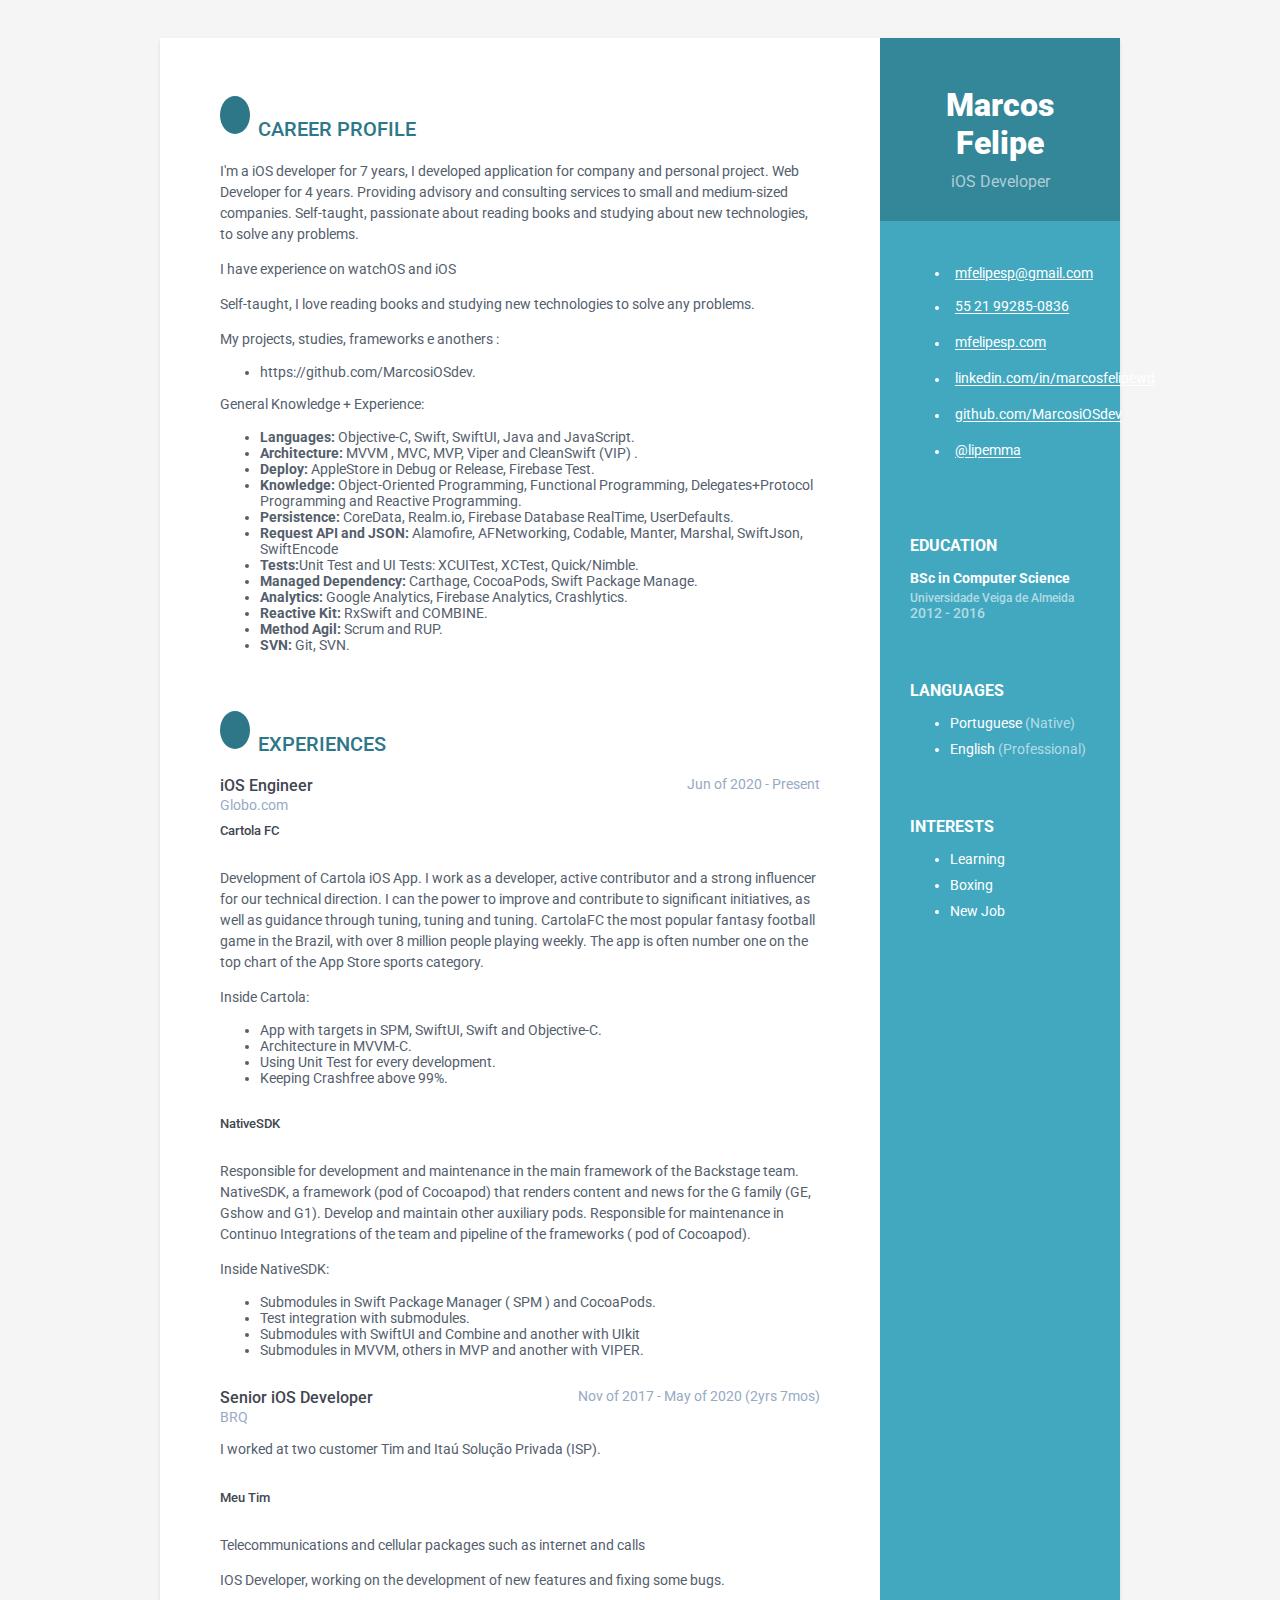
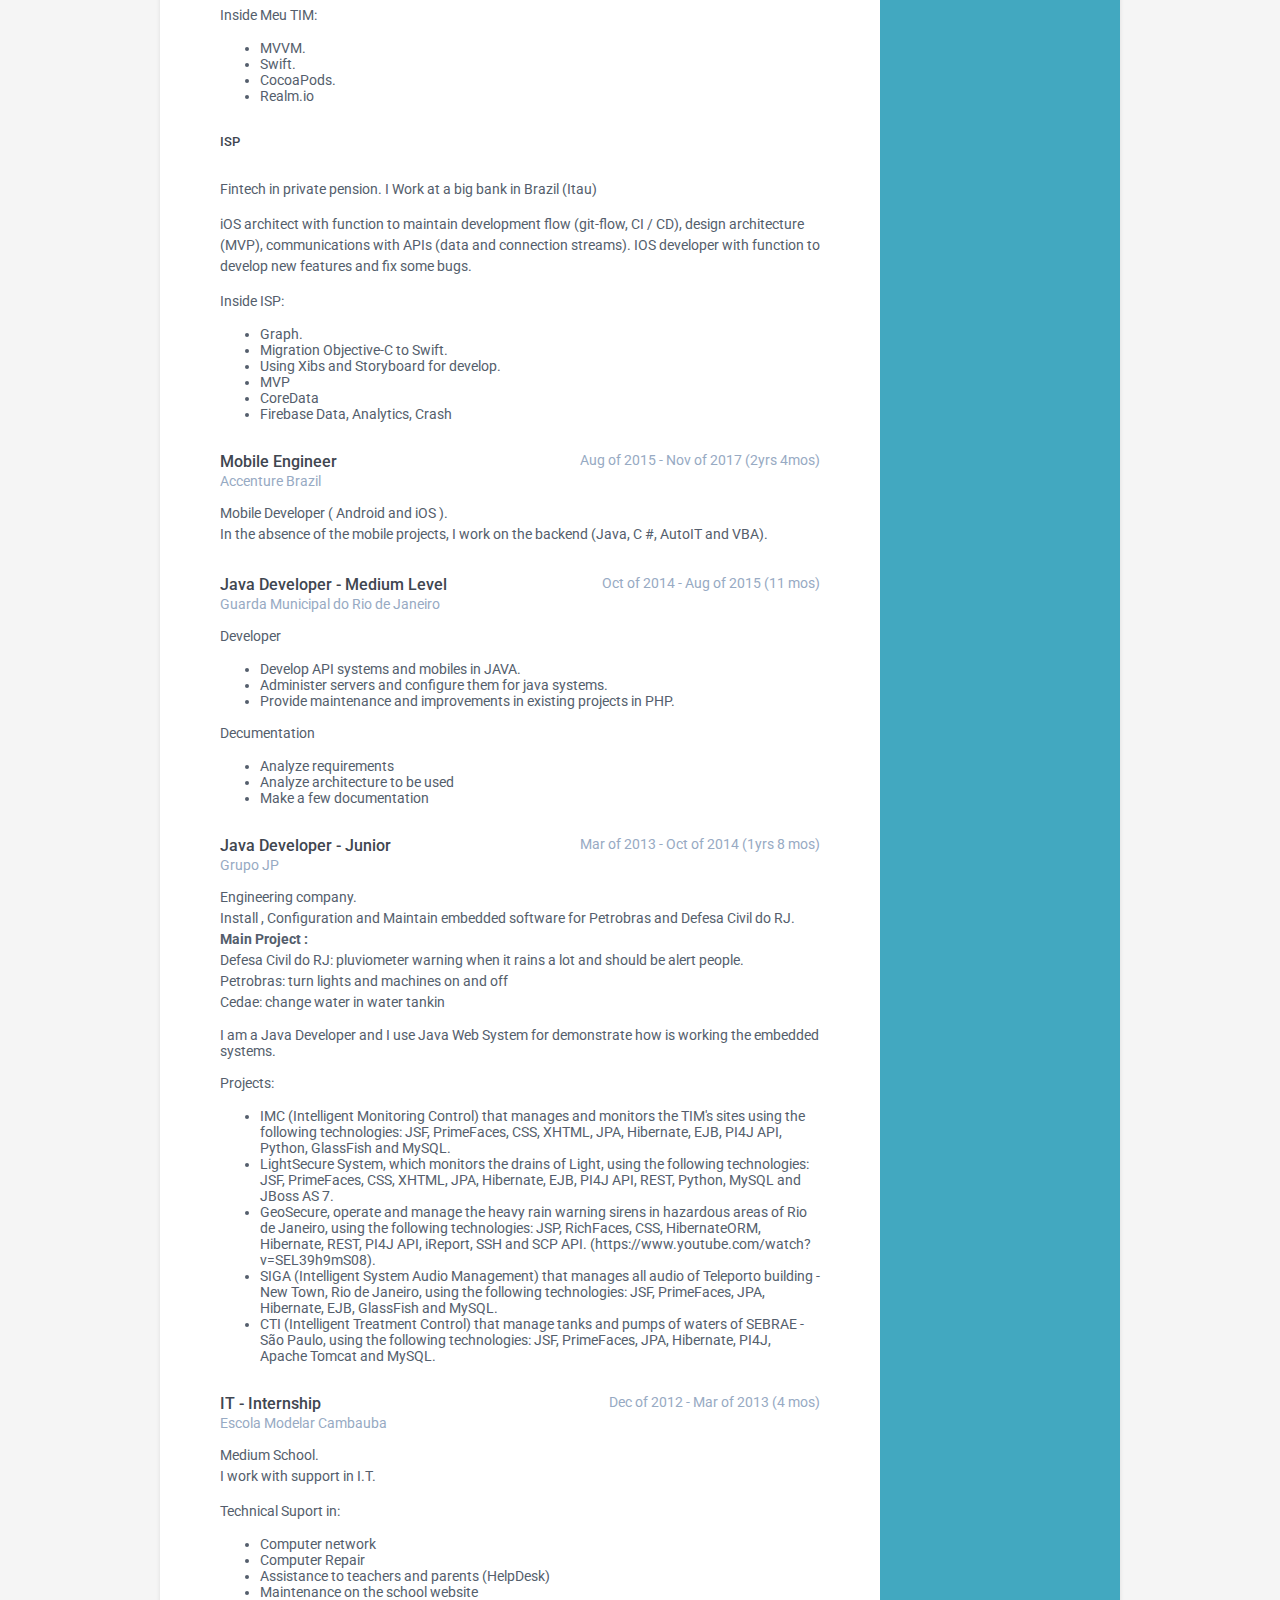
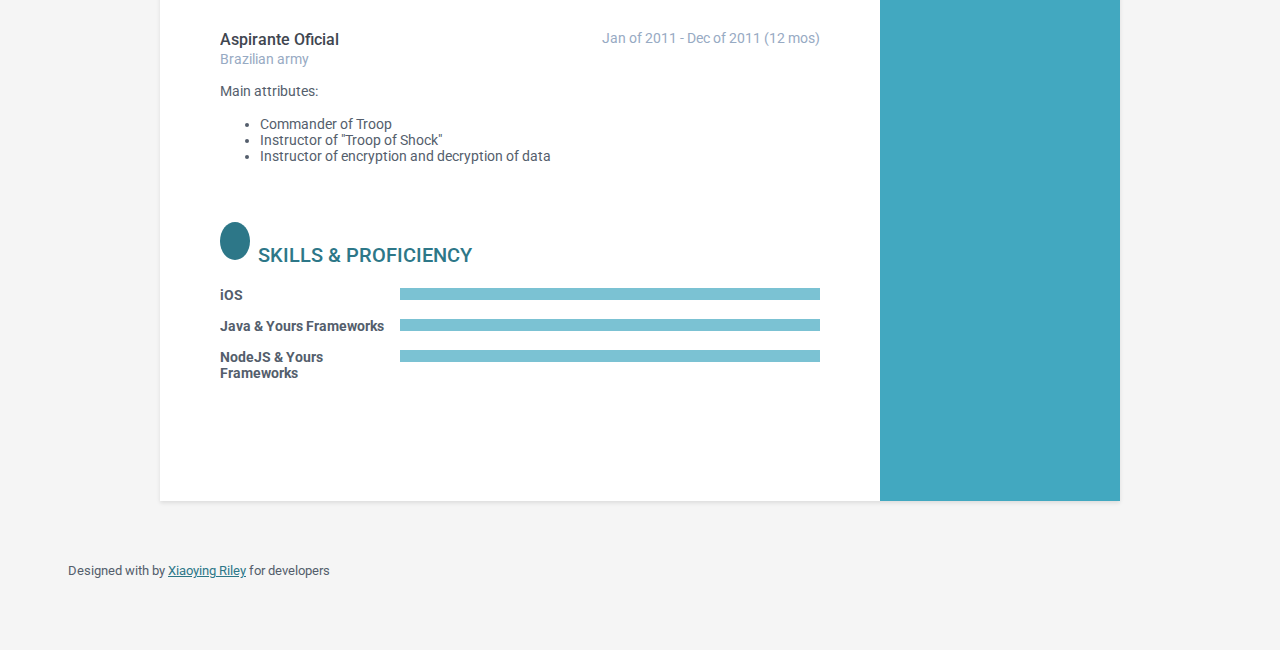
==== commit 2db21e4d: "Done" ====
--- a/index.html
+++ b/index.html
@@ -36,11 +36,11 @@
             <div class="contact-container container-block">
                 <ul class="list-unstyled contact-list">
                     <li class="email"><i class="fa fa-envelope"></i><a href="mailto: mfelipesp@gmail.com">mfelipesp@gmail.com</a></li>
-                    <li class="phone"><i class="fa fa-phone"></i><a href="tel:55 21 970053364">55 21 970053364</a></li>
+                    <li class="phone"><i class="fa fa-phone"></i><a href="tel:55 21 992850836">55 21 99285-0836</a></li>
                     <li class="website"><i class="fa fa-globe"></i><a href="https://marcosjava.github.io/marcosios.github.io/" target="_blank">mfelipesp.com</a></li>
                     <li class="linkedin"><i class="fa fa-linkedin"></i><a href="https://www.linkedin.com/in/marcosfelipewd/" target="_blank">linkedin.com/in/marcosfelipewd</a></li>
-                    <li class="github"><i class="fa fa-github"></i><a href="https://github.com/MarcosJava?tab=repositories" target="_blank">github.com/MarcosJava</a></li>
-                    <!-- li class="twitter"><i class="fa fa-twitter"></i><a href="https://twitter.com/3rdwave_themes" target="_blank">@twittername</a></li -->
+                    <li class="github"><i class="fa fa-github"></i><a href="https://github.com/MarcosiOSdev" target="_blank">github.com/MarcosiOSdev</a></li>
+                    <li class="twitter"><i class="fa fa-twitter"></i><a href="https://twitter.com/Lipeibca" target="_blank">@lipemma</a></li
                 </ul>
             </div><!--//contact-container-->
             <div class="education-container container-block">
@@ -249,44 +249,96 @@
                     </div><!--//details-->
                 </div><!--//item-->
 
+                <!-- Grupo JP -->
+                <div class="item">
+                    <div class="meta">
+                        <div class="upper-row">
+                            <h3 class="job-title">Java Developer - Junior</h3>
+                            <div class="time">Mar of 2013 - Oct of 2014 (1yrs 8 mos)</div>
+                        </div><!--//upper-row-->
+                        <div class="company">Grupo JP</div>
+                    </div><!--//meta-->
+                    <div class="details">
+                    <p>
+                        Engineering company.<br>
+                        Install , Configuration and Maintain embedded software for Petrobras and Defesa Civil do RJ. <br>
+
+                        <b>Main Project :</b><br>
+                        Defesa Civil do RJ:  pluviometer warning when it rains a lot and should be alert people.<br>
+
+                        Petrobras: turn lights and machines on and off<br>
+
+                        Cedae: change water in water tankin<br>
+                    </p>
+                    
+                    I am a Java Developer and I use Java Web System for demonstrate how is working the embedded systems.
+
+                    <p>Projects:</p>
+                    <ul>
+                        <li>IMC (Intelligent Monitoring Control) that manages and monitors the TIM's sites using the following technologies: JSF, PrimeFaces, CSS, XHTML, JPA, Hibernate, EJB, PI4J API, Python, GlassFish and MySQL.</li>
+                        <li>LightSecure System, which monitors the drains of Light, using the following technologies: JSF, PrimeFaces, CSS, XHTML, JPA, Hibernate, EJB, PI4J API, REST, Python, MySQL and JBoss AS 7.</li>
+                        <li>GeoSecure, operate and manage the heavy rain warning sirens in hazardous areas of Rio de Janeiro, using the following technologies: JSP, RichFaces, CSS, HibernateORM, Hibernate, REST, PI4J API, iReport, SSH and SCP API. (https://www.youtube.com/watch?v=SEL39h9mS08).</li>
+                        <li>SIGA (Intelligent System Audio Management) that manages all audio of Teleporto building - New Town, Rio de Janeiro, using the following technologies: JSF, PrimeFaces, JPA, Hibernate, EJB, GlassFish and MySQL.</li>
+                        <li>CTI (Intelligent Treatment Control) that manage tanks and pumps of waters of SEBRAE - São Paulo, using the following technologies: JSF, PrimeFaces, JPA, Hibernate, PI4J, Apache Tomcat and MySQL.</li>
+                    </ul>
+                       
+                    </div><!--//details-->
+                </div><!--//item-->
+
+
+                <!-- Escola Cambauba -->
+                <div class="item">
+                    <div class="meta">
+                        <div class="upper-row">
+                            <h3 class="job-title">IT - Internship</h3>
+                            <div class="time">Dec of 2012 - Mar of 2013 (4 mos)</div>
+                        </div><!--//upper-row-->
+                        <div class="company">Escola Modelar Cambauba</div>
+                    </div><!--//meta-->
+                    <div class="details">
+                    <p>
+                        Medium School. <br>
+                        I work with support in I.T.
+                    </p>
+                    <p>Technical Suport in:</p>
+                    <ul>
+                        <li>Computer network</li>
+                        <li>Computer Repair</li>
+                        <li>Assistance to teachers and parents (HelpDesk)</li>
+                        <li>Maintenance on the school website</li>
+                    </ul>                       
+                    </div><!--//details-->
+                </div><!--//item-->
+
+                <!-- Exercito Brasileiro -->
+                <div class="item">
+                    <div class="meta">
+                        <div class="upper-row">
+                            <h3 class="job-title">Aspirante Oficial</h3>
+                            <div class="time">Jan of 2011 - Dec of 2011 (12 mos)</div>
+                        </div><!--//upper-row-->
+                        <div class="company">Brazilian army</div>
+                    </div><!--//meta-->
+                    <div class="details">                    
+                    <p>Main attributes:</p>
+                    <ul>
+                        <li>Commander of Troop</li>
+                        <li>Instructor of "Troop of Shock"</li>
+                        <li>Instructor of encryption and decryption of data</li>                        
+                    </ul>                       
+                    </div><!--//details-->
+                </div><!--//item-->
+
             </section><!--//section-->
-            
-            <section class="section projects-section">
-                <h2 class="section-title"><i class="fa fa-archive"></i>Projects</h2>
-                <div class="intro">
-                    <p>List my side projects or open source libraries in this section.</p>
-                </div><!--//intro-->               
-                
-				<div class="item">
-                    <span class="project-title">
-					<a href="https://github.com/MarcosJava/Swift_RxSwift-RxCocoa" target="_blank">Chocolates Sell</a>
-					</span> - 
-                    <span class="project-tagline">Swift Project implemented with React Programming iOS. Where can you buy chocolates. </span>
-                </div><!--//item-->
-				
-                <div class="item">
-                    <span class="project-title"><a href="https://github.com/MarcosJava/iOS_Refeicao.git" target="_blank">Meal</a></span> - <span class="project-tagline">App for you save yours meals and calories of each meal.</span>
-                </div><!--//item-->
-				
-                <div class="item">
-                    <span class="project-title"><a href="https://github.com/MarcosJava/iOS_Touch3D_TableView.git" target="_blank">Peek and Pop</a></span> - <span class="project-tagline">This is a project that teach with you can use peek and pop ( the famous touch 3D) in your icon app and tables. </span>
-                </div><!--//item-->
-				
-				
-                <div class="item">
-                    <span class="project-title"><a href="https://github.com/MarcosJava/ListaDeContatoCaelum.git" target="_blank">Contact List Maps</a></span> - <span class="project-tagline">This is a contact list with maps, you can see where your contacts live. You can send SMS, Email , Call them and another functions.</span>
-                </div><!--//item-->
-				
-				
-            </section><!--//section-->
+                        
             
             <section class="skills-section section">
                 <h2 class="section-title"><i class="fa fa-rocket"></i>Skills &amp; Proficiency</h2>
                 <div class="skillset">        
                     <div class="item">
-                        <h3 class="level-title">iOS &amp; Android</h3>
+                        <h3 class="level-title">iOS</h3>
                         <div class="level-bar">
-                            <div class="level-bar-inner" data-level="98%">
+                            <div class="level-bar-inner" data-level="100%">
                             </div>                                      
                         </div><!--//level-bar-->                                 
                     </div><!--//item-->
@@ -294,39 +346,15 @@
                     <div class="item">
                         <h3 class="level-title">Java &amp; Yours Frameworks</h3>
                         <div class="level-bar">
-                            <div class="level-bar-inner" data-level="98%">
+                            <div class="level-bar-inner" data-level="58%">
                             </div>                                      
                         </div><!--//level-bar-->                                 
                     </div><!--//item-->
-                    
+
                     <div class="item">
-                        <h3 class="level-title">Angular &amp; JQuery</h3>
+                        <h3 class="level-title">NodeJS &amp; Yours Frameworks</h3>
                         <div class="level-bar">
-                            <div class="level-bar-inner" data-level="80%">
-                            </div>                                      
-                        </div><!--//level-bar-->                                 
-                    </div><!--//item-->
-                    
-                    <div class="item">
-                        <h3 class="level-title">C# &amp; Xamarin</h3>
-                        <div class="level-bar">
-                            <div class="level-bar-inner" data-level="75%">
-                            </div>                                      
-                        </div><!--//level-bar-->                                 
-                    </div><!--//item-->
-                                                            
-                    <div class="item">
-                        <h3 class="level-title">Sketch &amp; Photoshop</h3>
-                        <div class="level-bar">
-                            <div class="level-bar-inner" data-level="50%">
-                            </div>                                      
-                        </div><!--//level-bar-->                                 
-                    </div><!--//item-->
-
-                    <div class="item">
-                        <h3 class="level-title">PHP</h3>
-                        <div class="level-bar">
-                            <div class="level-bar-inner" data-level="20%">
+                            <div class="level-bar-inner" data-level="68%">
                             </div>                                      
                         </div><!--//level-bar-->                                 
                     </div><!--//item-->
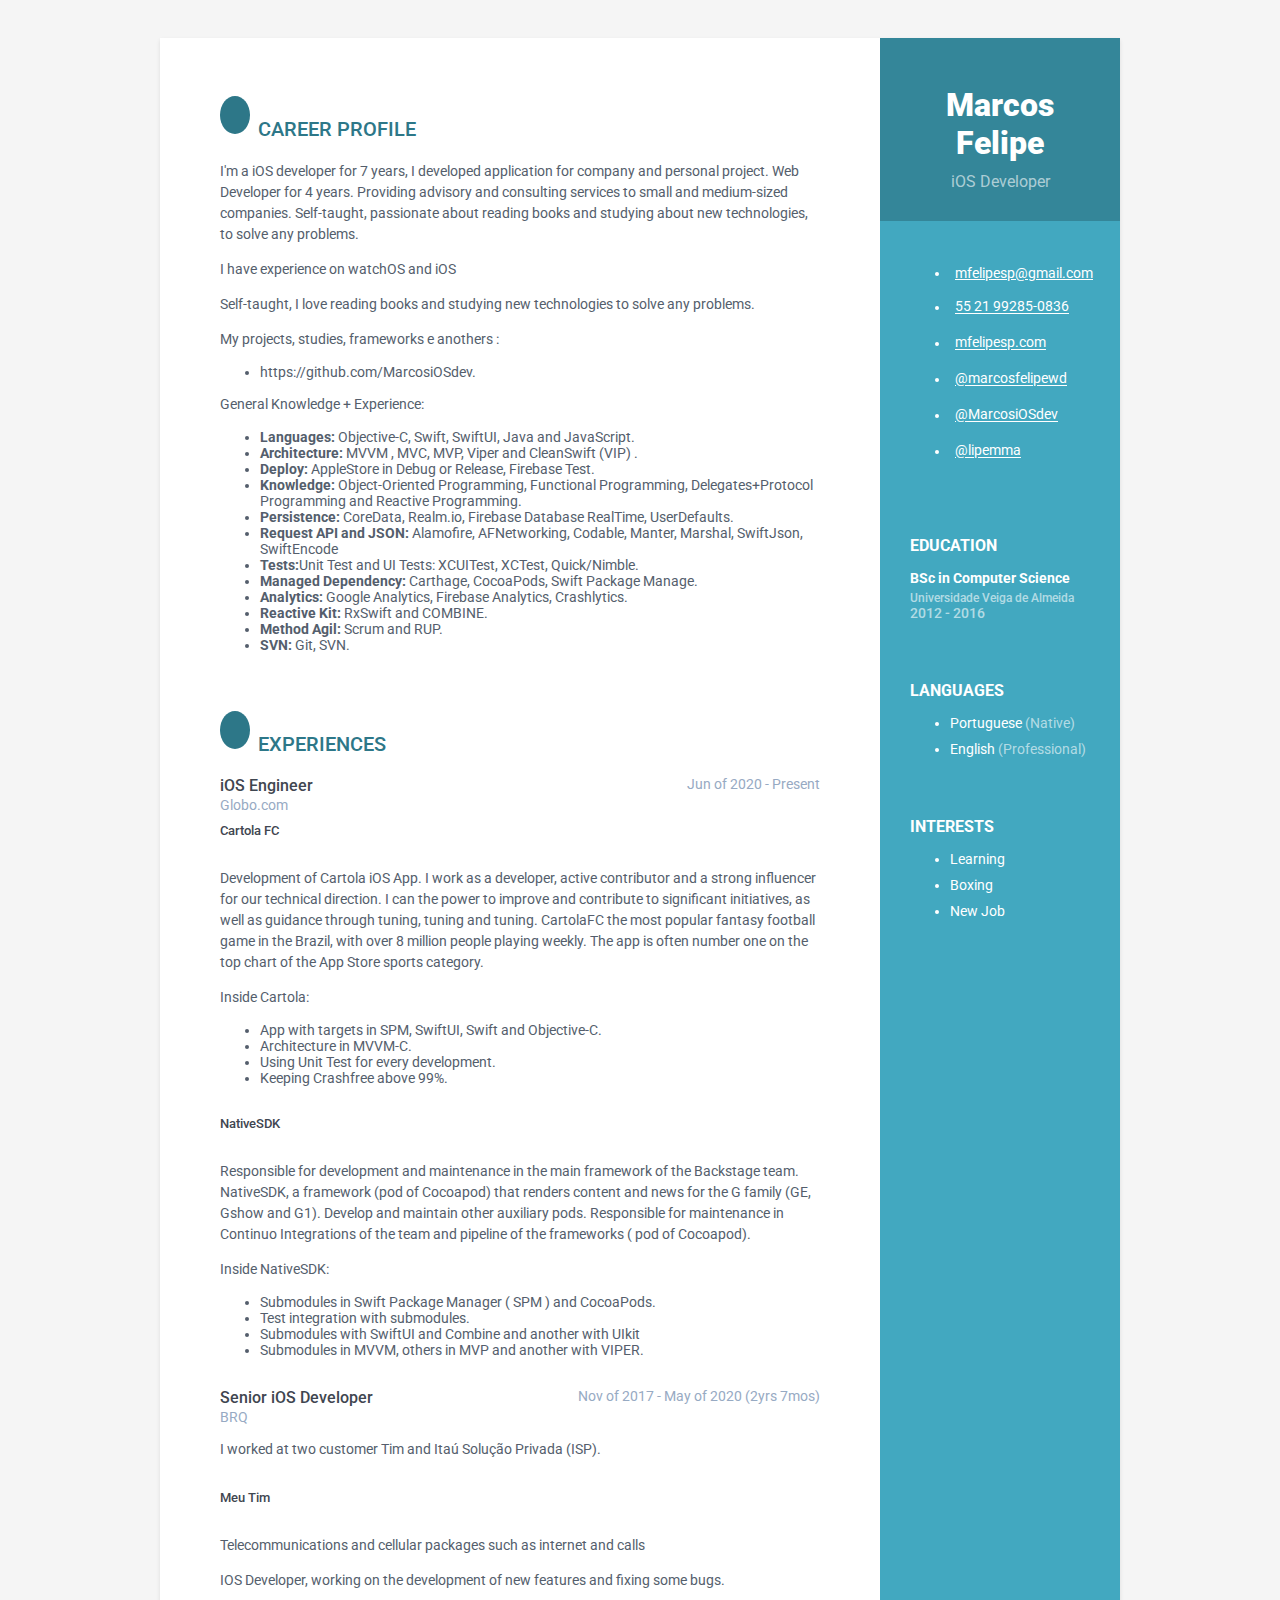
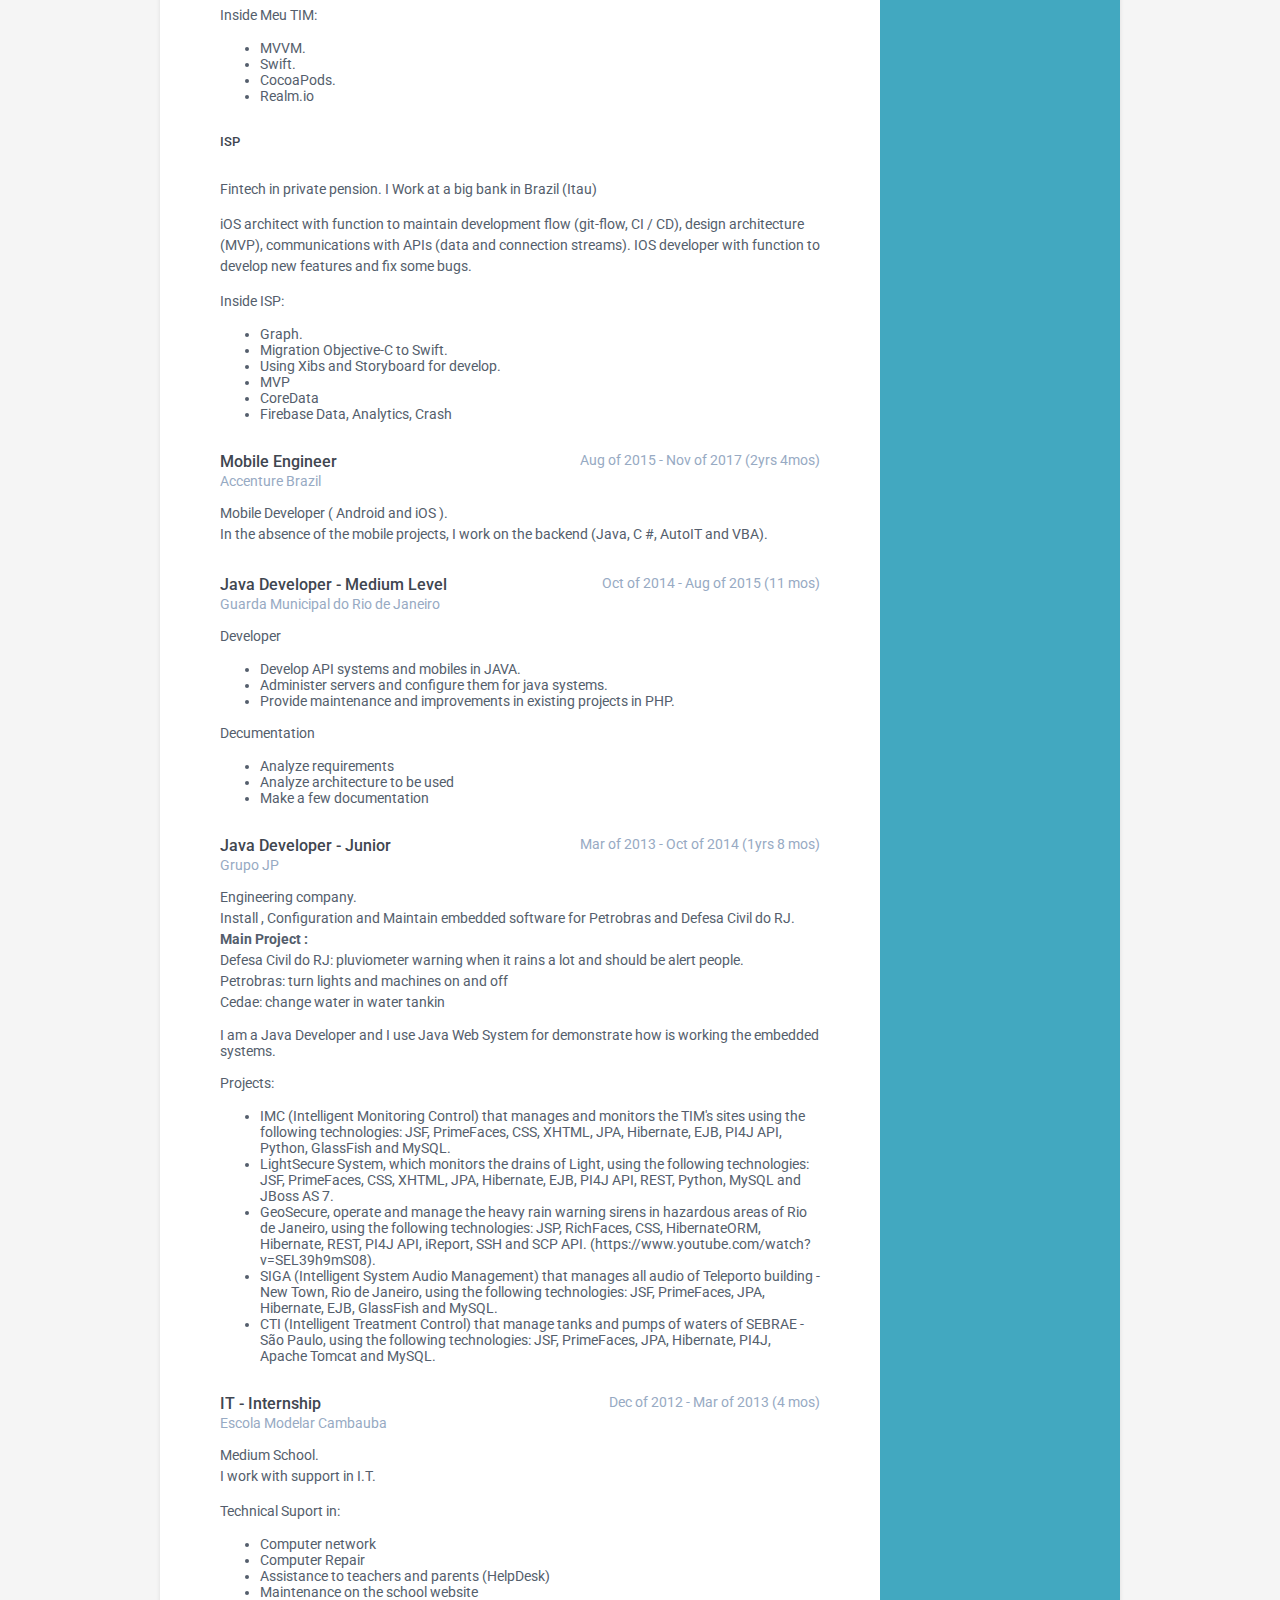
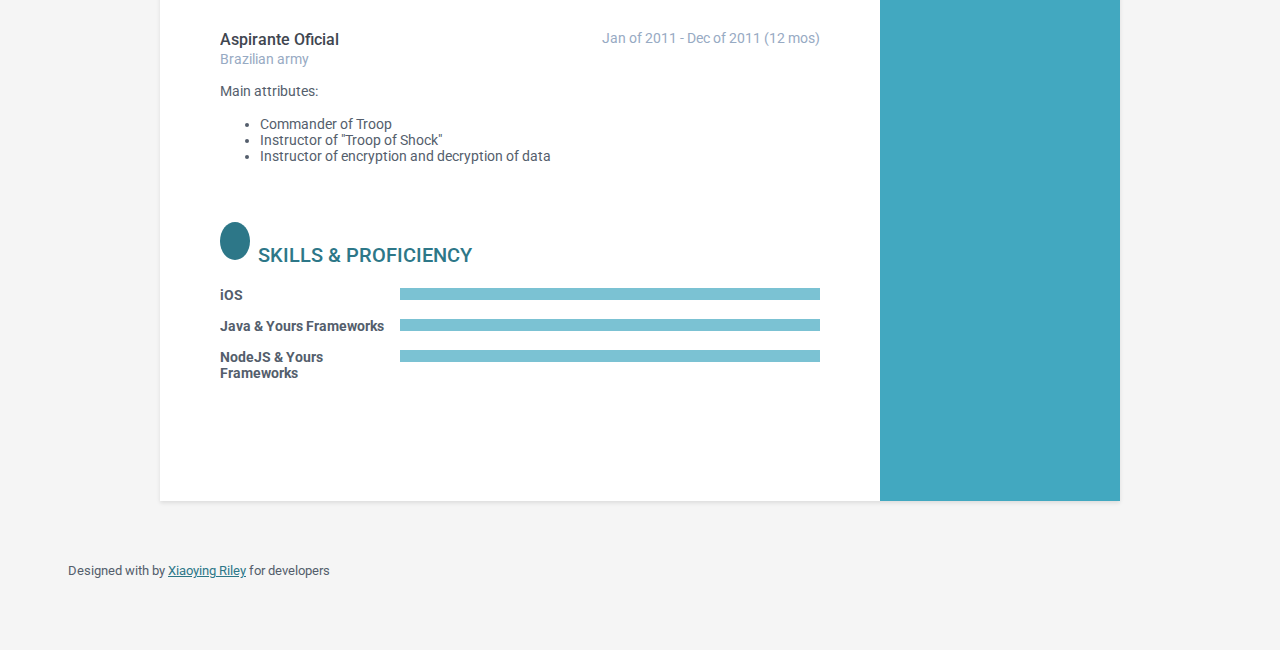
==== commit cd6d0458: "Done" ====
--- a/index.html
+++ b/index.html
@@ -38,9 +38,9 @@
                     <li class="email"><i class="fa fa-envelope"></i><a href="mailto: mfelipesp@gmail.com">mfelipesp@gmail.com</a></li>
                     <li class="phone"><i class="fa fa-phone"></i><a href="tel:55 21 992850836">55 21 99285-0836</a></li>
                     <li class="website"><i class="fa fa-globe"></i><a href="https://marcosjava.github.io/marcosios.github.io/" target="_blank">mfelipesp.com</a></li>
-                    <li class="linkedin"><i class="fa fa-linkedin"></i><a href="https://www.linkedin.com/in/marcosfelipewd/" target="_blank">linkedin.com/in/marcosfelipewd</a></li>
-                    <li class="github"><i class="fa fa-github"></i><a href="https://github.com/MarcosiOSdev" target="_blank">github.com/MarcosiOSdev</a></li>
-                    <li class="twitter"><i class="fa fa-twitter"></i><a href="https://twitter.com/Lipeibca" target="_blank">@lipemma</a></li
+                    <li class="linkedin"><i class="fa fa-linkedin"></i><a href="https://www.linkedin.com/in/marcosfelipewd/" target="_blank">@marcosfelipewd</a></li>
+                    <li class="github"><i class="fa fa-github"></i><a href="https://github.com/MarcosiOSdev" target="_blank">@MarcosiOSdev</a></li>
+                    <li class="twitter"><i class="fa fa-twitter"></i><a href="https://twitter.com/Lipeibca" target="_blank">@lipemma</a></li>
                 </ul>
             </div><!--//contact-container-->
             <div class="education-container container-block">
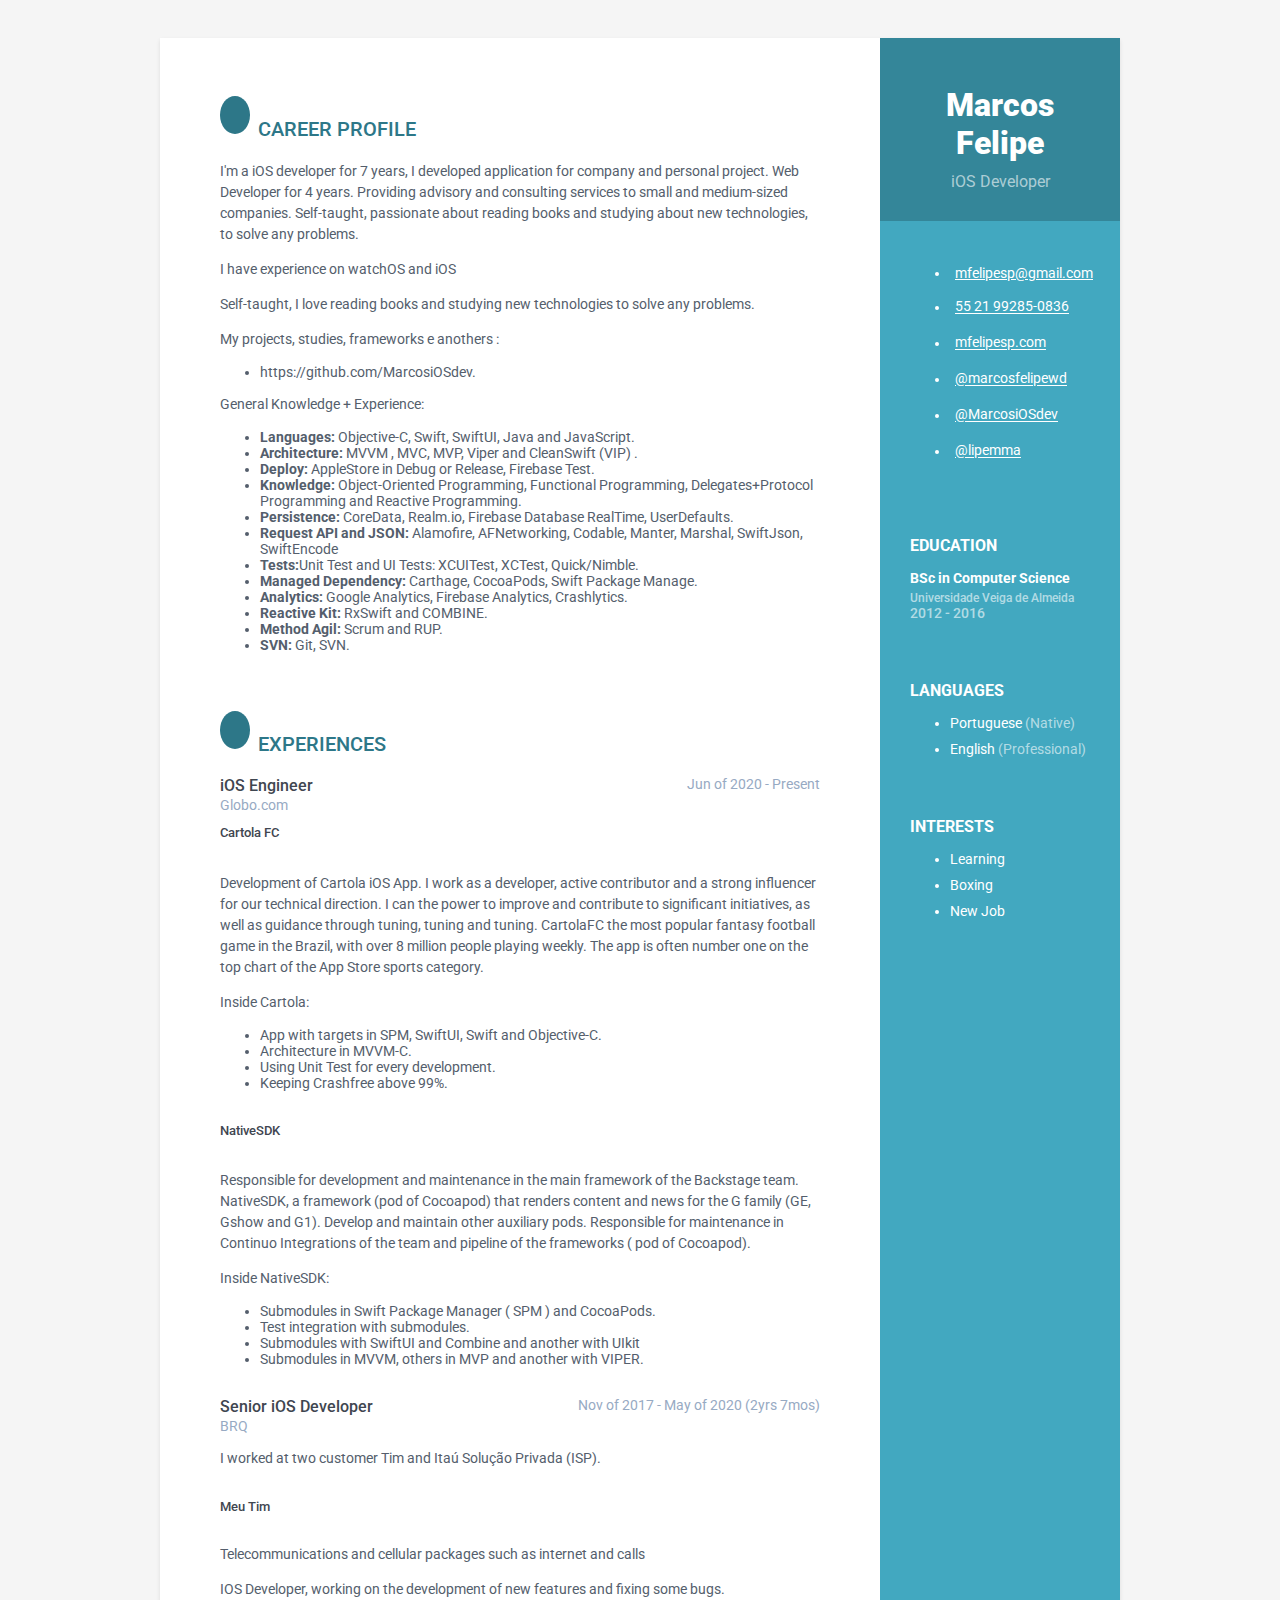
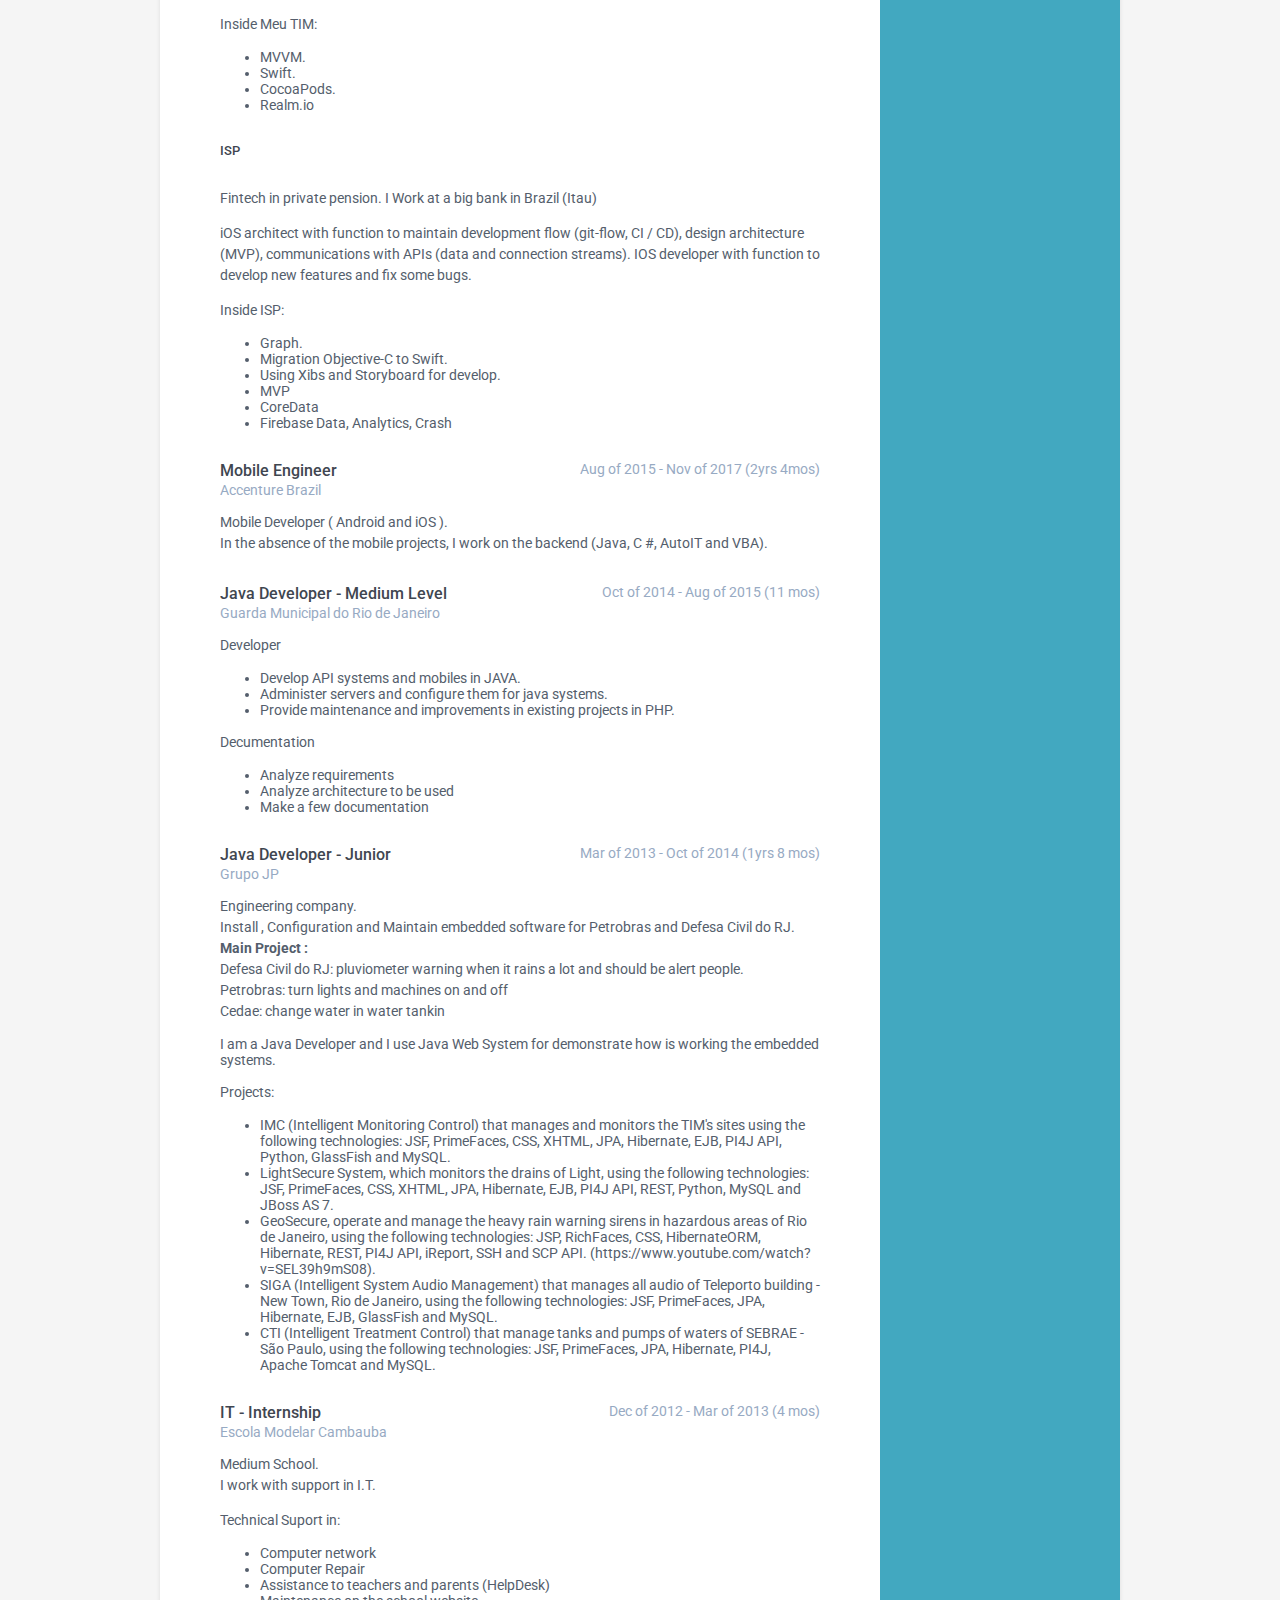
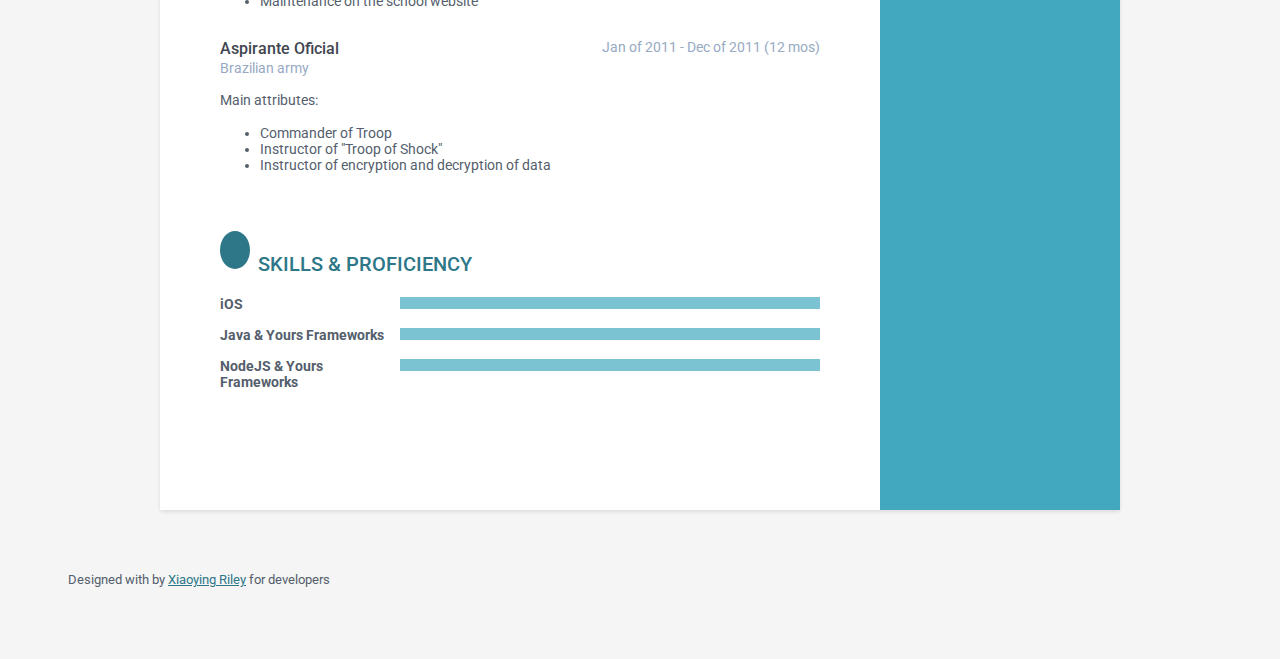
==== commit 5a683139: "Done" ====
--- a/index.html
+++ b/index.html
@@ -119,7 +119,7 @@
                     </div><!--//meta-->
                     <div class="details">
 
-                        <h3 class="job-level">Cartola FC</h3>
+                        <p class="job-level">Cartola FC</p>
                         <br />
                         <p>Development of Cartola iOS App.
                         I work as a developer, active contributor and a strong influencer for our technical direction.
@@ -136,7 +136,7 @@
                         </ul>
                         <br />
                         
-                        <h3 class="job-level">NativeSDK</h3>
+                        <p class="job-level">NativeSDK</p>
                         <br />
                         <p>Responsible for development and maintenance in the main framework of the Backstage team.
                         NativeSDK, a framework (pod of Cocoapod) that renders content and news for the G family (GE, Gshow and G1).
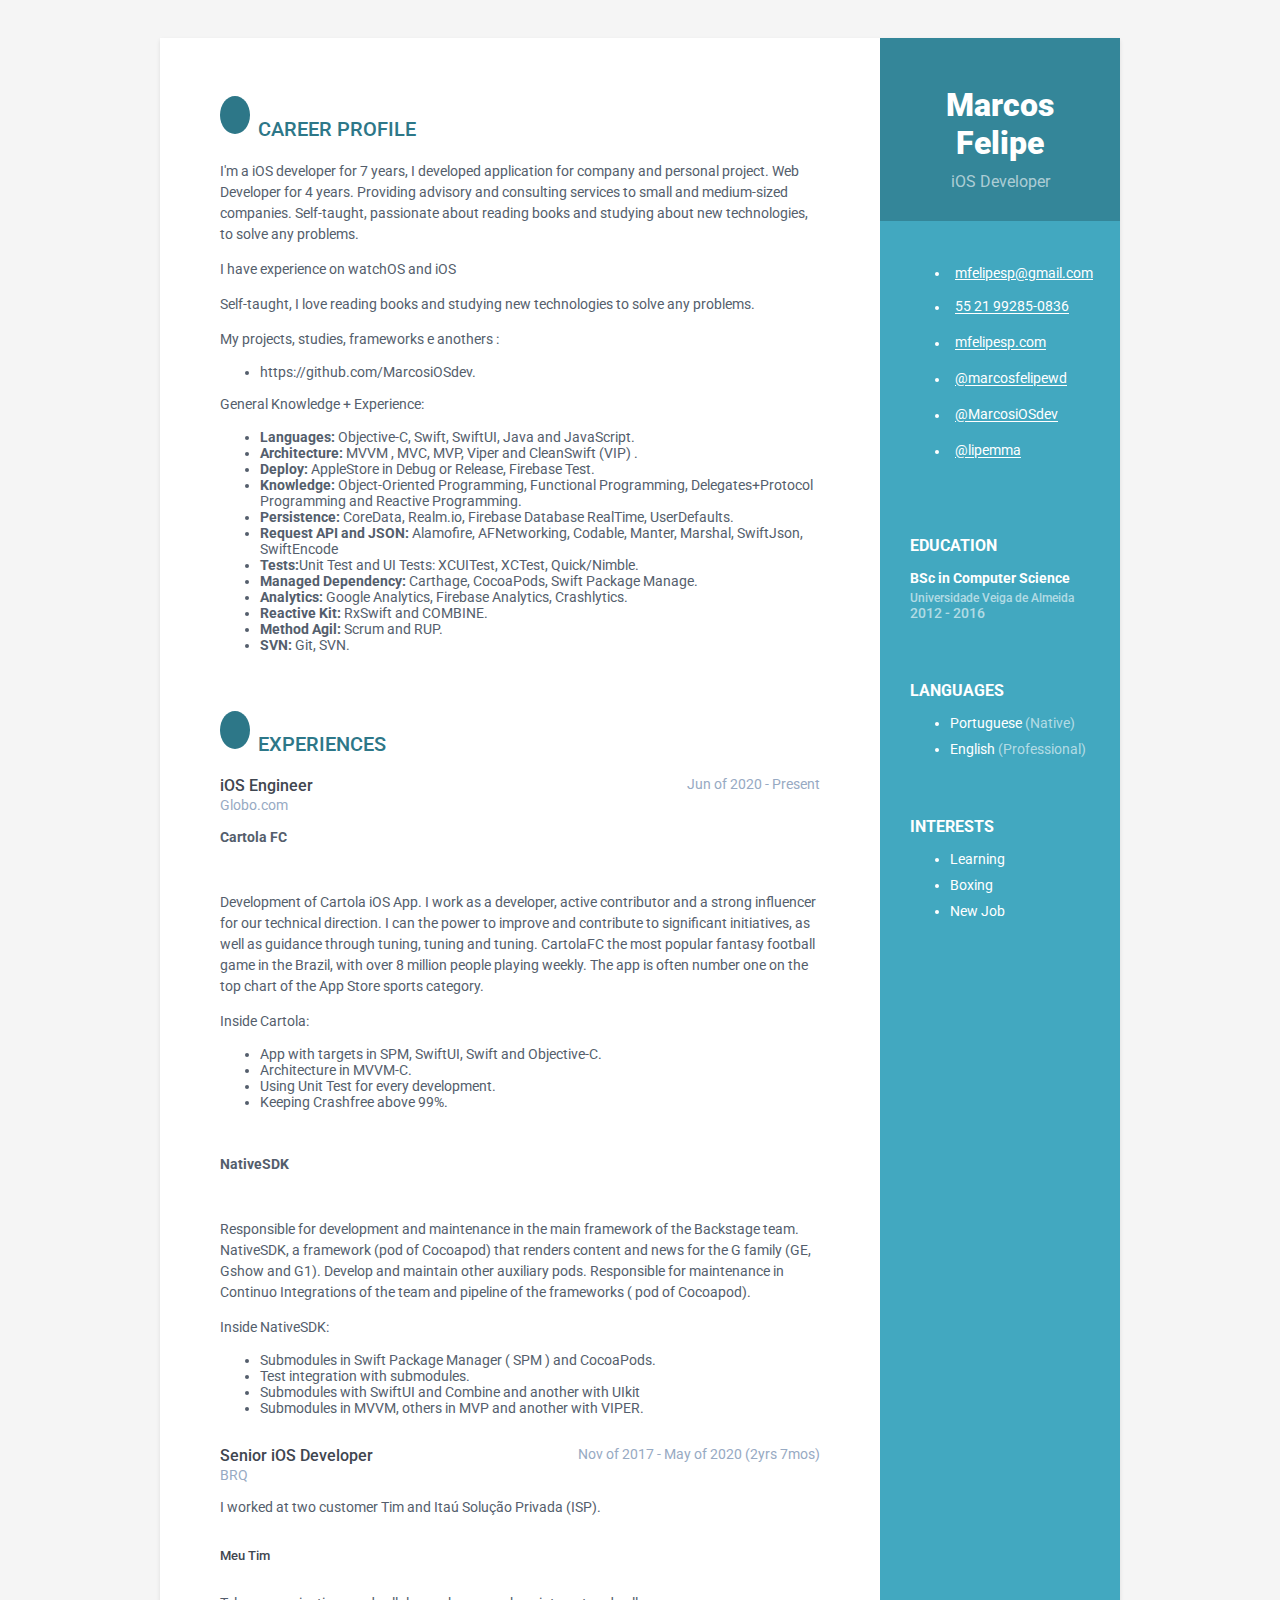
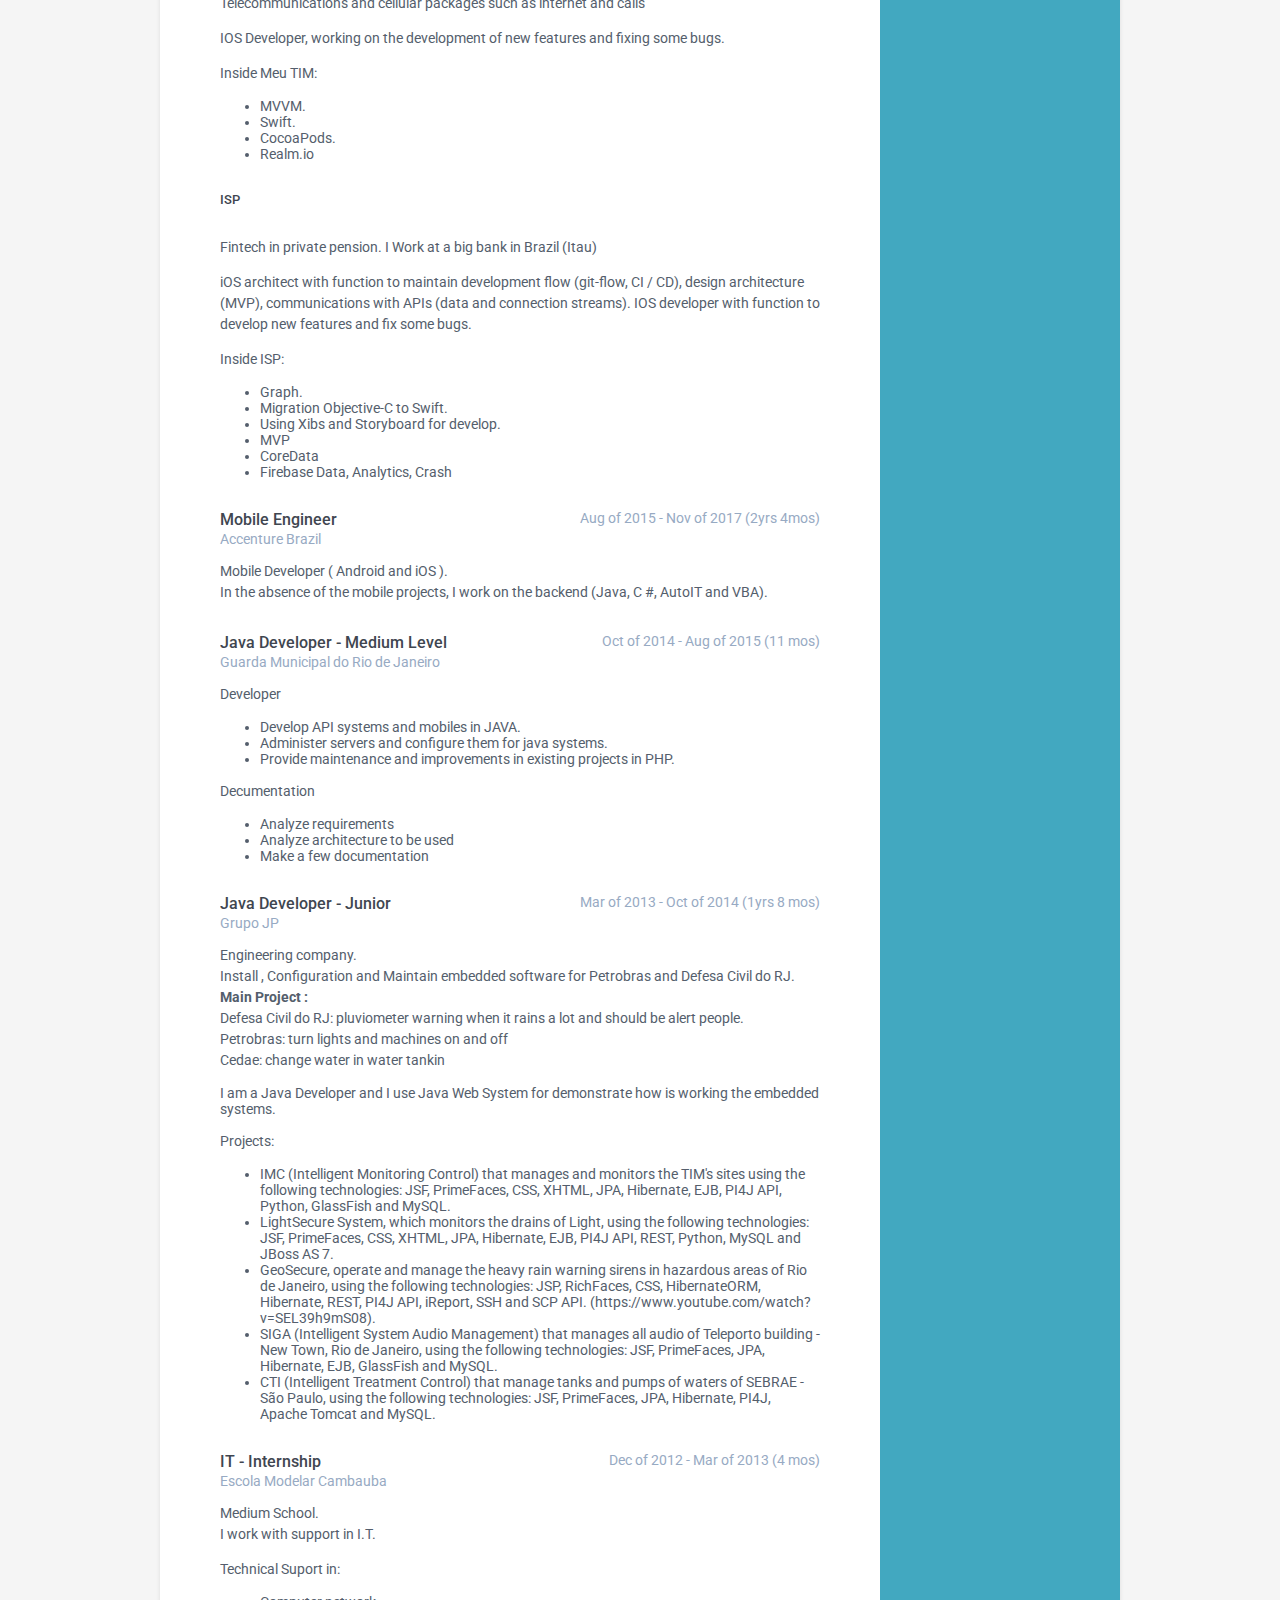
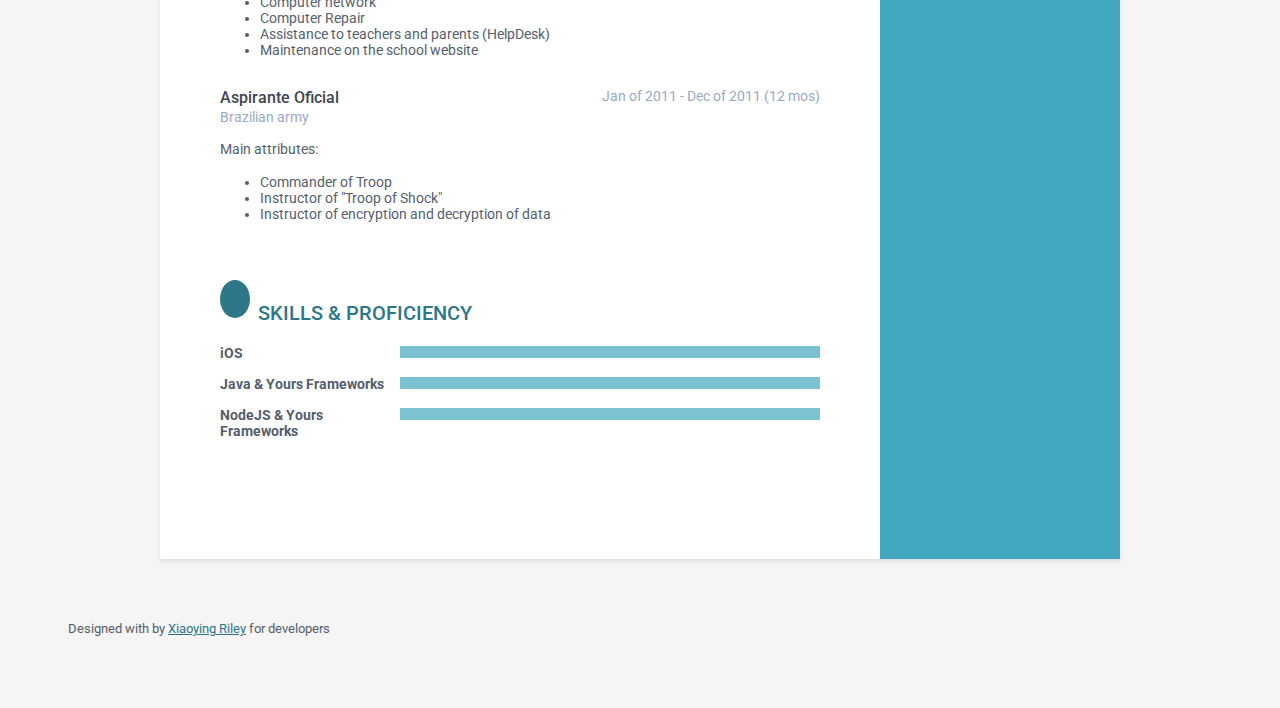
==== commit 79c86858: "Done" ====
--- a/index.html
+++ b/index.html
@@ -119,7 +119,7 @@
                     </div><!--//meta-->
                     <div class="details">
 
-                        <p class="job-level">Cartola FC</p>
+                        <p><b>Cartola FC</b></p>
                         <br />
                         <p>Development of Cartola iOS App.
                         I work as a developer, active contributor and a strong influencer for our technical direction.
@@ -136,7 +136,7 @@
                         </ul>
                         <br />
                         
-                        <p class="job-level">NativeSDK</p>
+                        <p><b>NativeSDK</b></p>
                         <br />
                         <p>Responsible for development and maintenance in the main framework of the Backstage team.
                         NativeSDK, a framework (pod of Cocoapod) that renders content and news for the G family (GE, Gshow and G1).
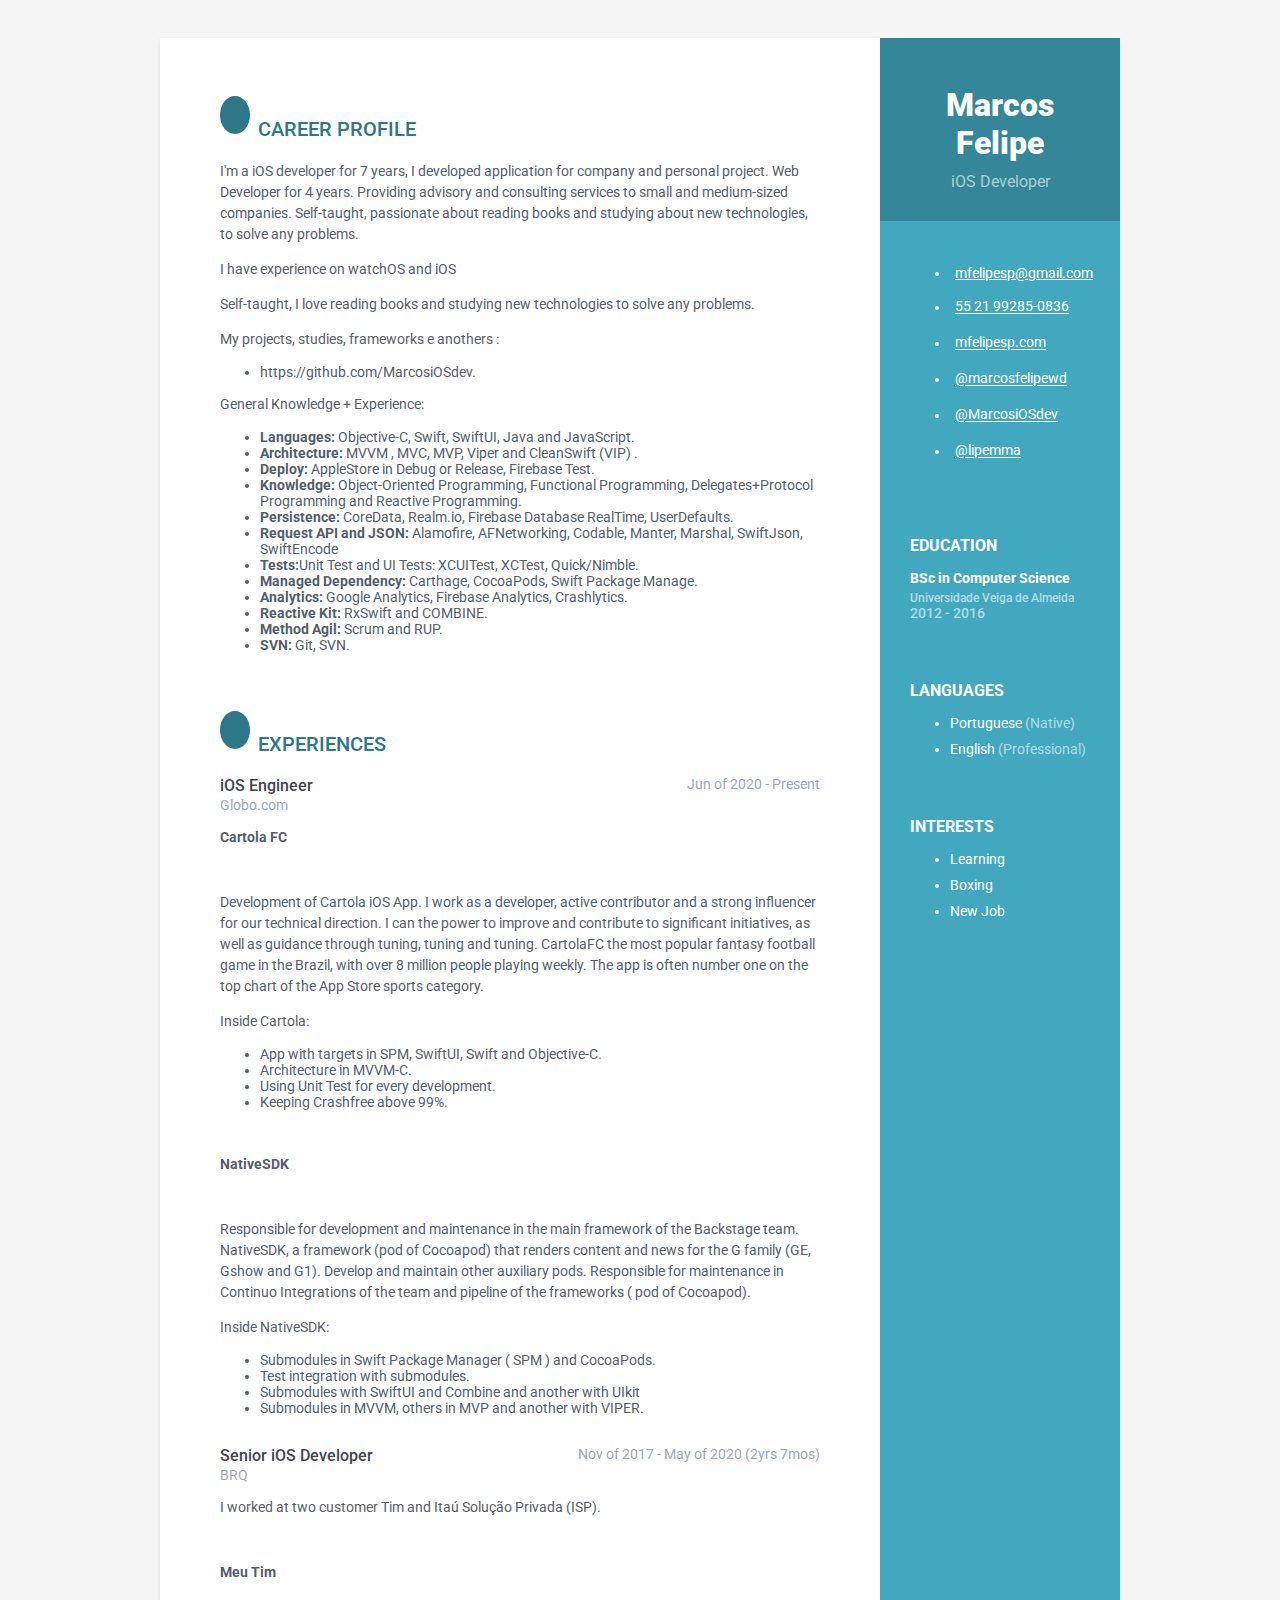
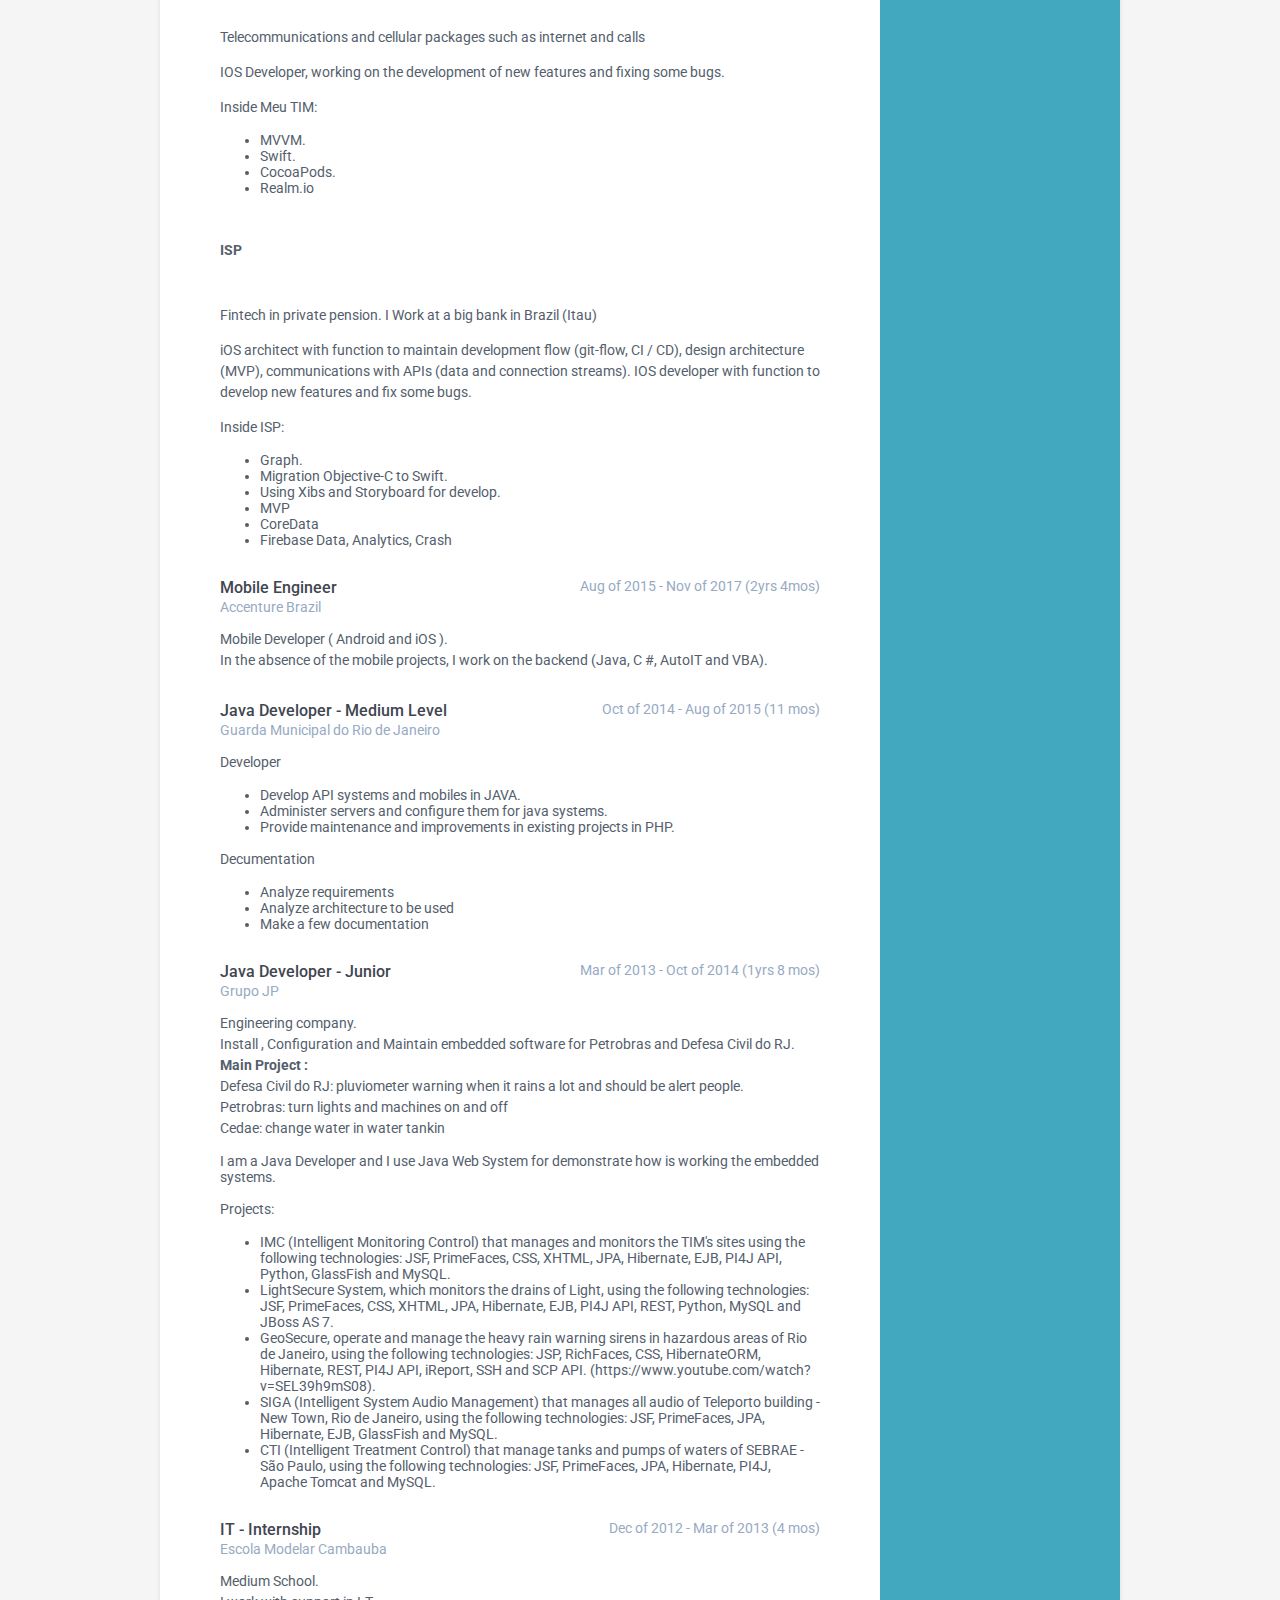
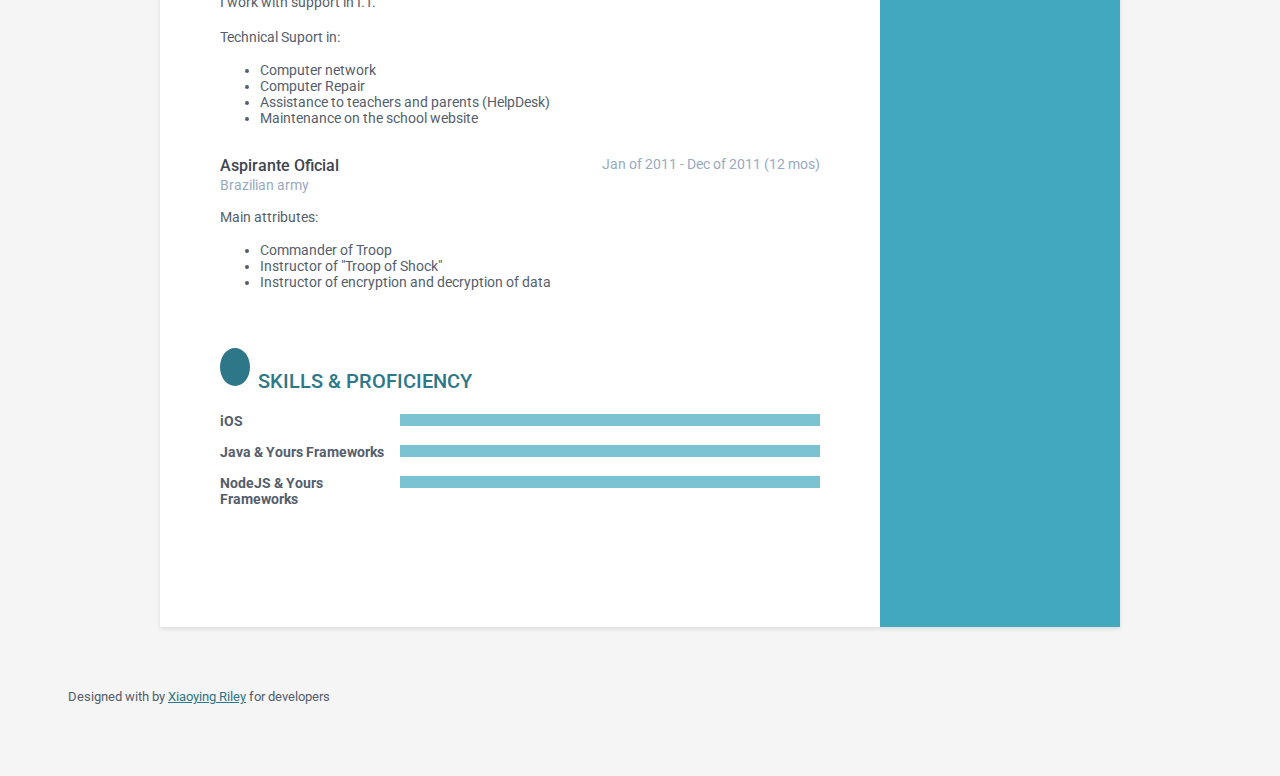
==== commit 815606d4: "Done" ====
--- a/index.html
+++ b/index.html
@@ -168,7 +168,7 @@
                         <p>I worked at two customer Tim and Itaú Solução Privada (ISP). </p>  
 
                         <br />
-                        <h3 class="job-level">Meu Tim</h3>
+                        <p><b>Meu Tim</b></p>
                         <br />
                         <p>Telecommunications and cellular packages such as internet and calls</p>
                         <p>IOS Developer, working on the development of new features and fixing some bugs.</p>
@@ -181,7 +181,7 @@
                         </ul>
 
                         <br />
-                        <h3 class="job-level">ISP</h3>
+                        <p><b>ISP</b></p>
                         <br />
                         <p>Fintech in private pension. 
                             I Work at a big bank in Brazil (Itau)
